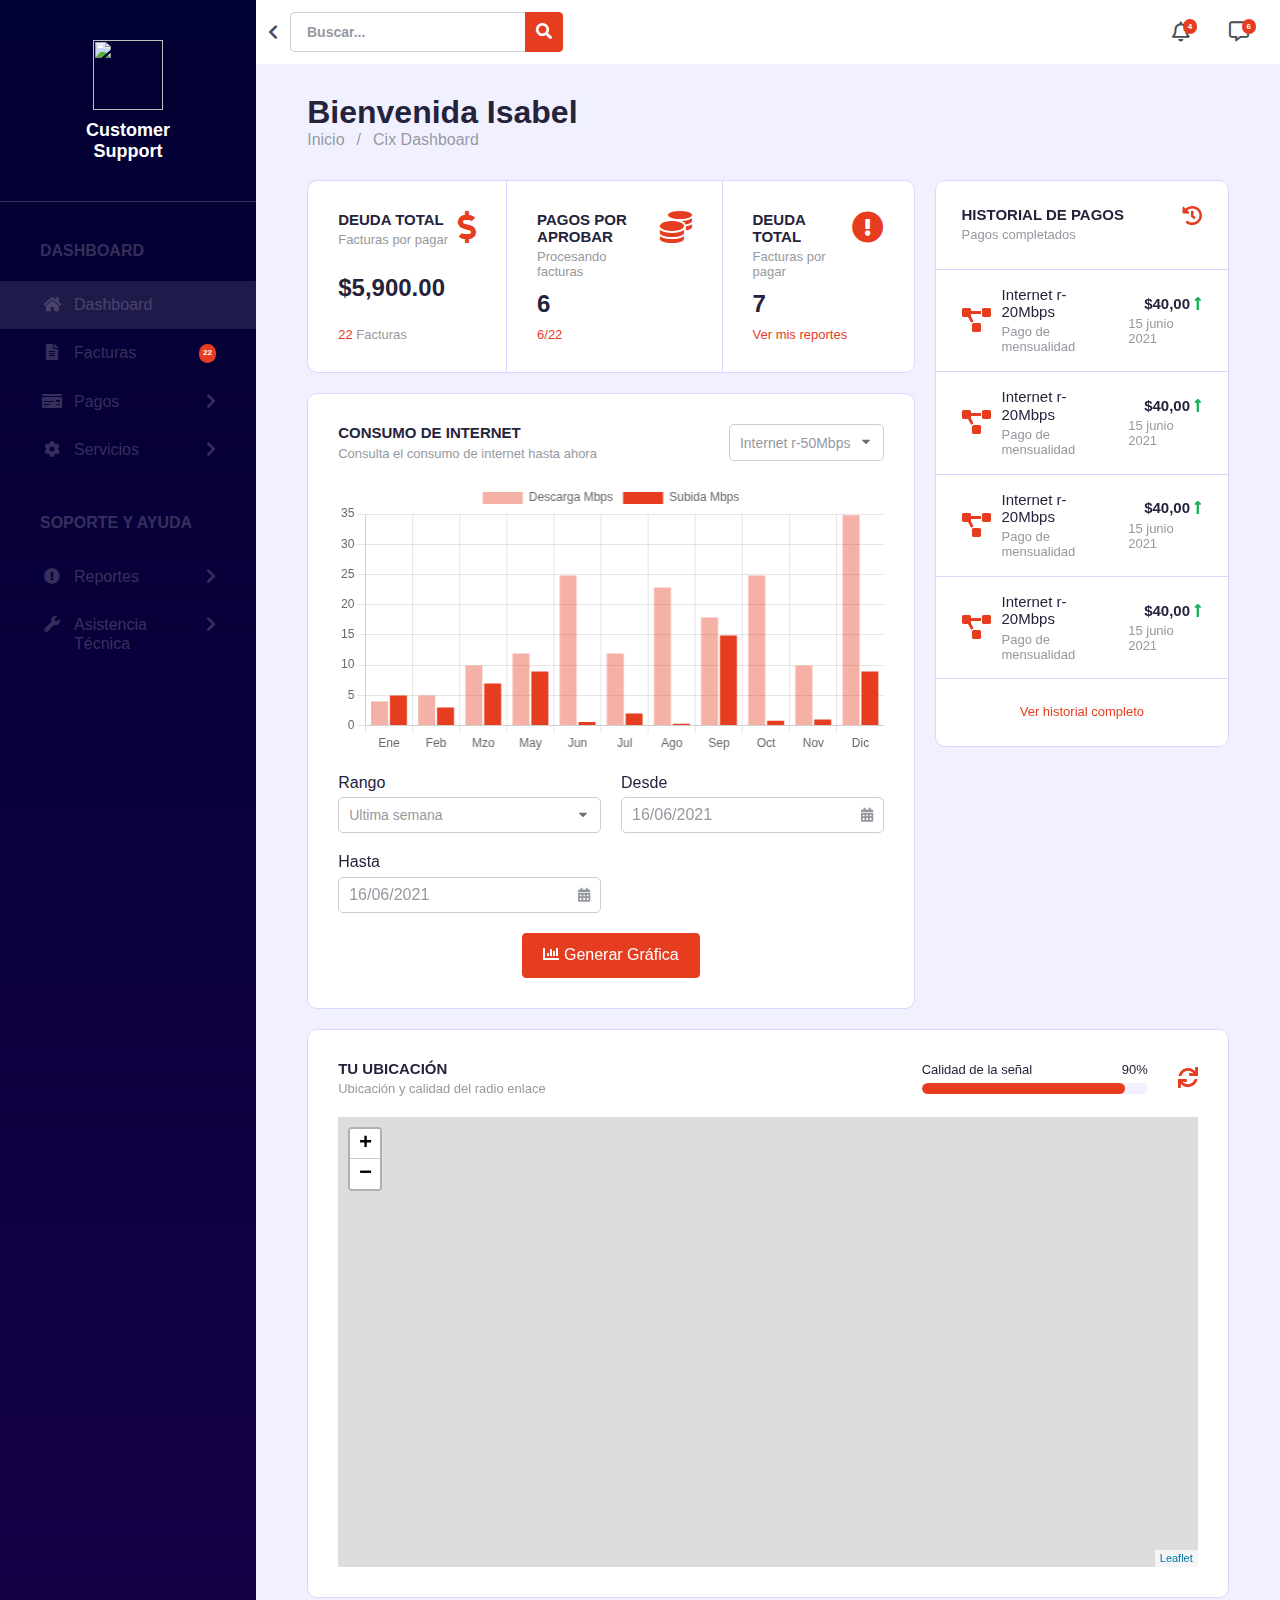
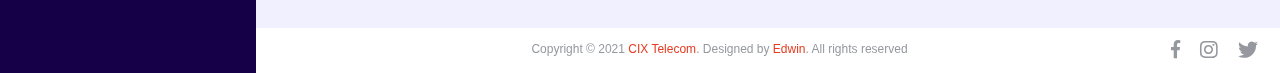
==== index.html @ 47c99dfd "Steps, Tabs, Input with Icons and others....." ====
<!DOCTYPE html>
<html lang="es">
<head>
    <meta charset="UTF-8">
    <title>Cix Customer Support | Dashboard</title>
    <meta name="viewport" content="width=device-width, initial-scale=1">
    <link rel="stylesheet" type="text/css" href="/assets/css/ccs.css">
    <link rel="stylesheet" type="text/css" href="/assets/css/fontawesome.min.css">
    <link rel="stylesheet" type="text/css" href="/assets/css/chartist.min.css">
    <link rel="stylesheet" type="text/css" href="/assets/css/leaflet.css">
	<style type="text/css">
		#mapid {
			min-height: 50vh;
		}
		.chart-container {
			// height: 80vh;
			// width: 80vw;
		}
		#myChart {
			width: 100% !important
		}
    </style>
</head>
<body>
    <div class="wrapper">
		<header class="header">
			<nav class="navbar">
				<div class="navbar-start">
					<button type="button" id="toggle-sidebar" class="button is-icon">
						<i></i>
					</button>

					<div class="searchbar">
						<input type="text" class="input" placeholder="Buscar...">
						<button type="button" class="button is-primary button-search"><i class="fas fa-search"></i>
					</div>
				</div>

				<div class="navbar-logo">
					<img src="/assets/images/logo-black.svg">
	
					<span class="title">
						customer
						<br>
						support
					</span>
				</div>

				<div class="navbar-end">
					<div class="buttons">
						<a href="javascript:0;" class="button is-icon">
							<i class="far fa-bell"></i>
							<span class="label is-floating">4</span>
						</a>

						<a href="javascript:0;" class="button is-icon">
							<i class="far fa-comment-alt"></i>
							<span class="label is-floating">6</span>
						</a>
					</div>

					<button type="button" class="button is-icon menu">
						<i class="fas fa-stream"></i>
					</button>
				</div>
			</nav>
		</header>

		<aside class="sidebar">
			<button type="button" id="close-sidebar" class="button is-icon is-transparent">
				<i class="fas fa-chevron-left"></i>
			</button>

			<div class="sidebar-brand">
				<img src="/assets/images/logo-white.svg">

				<span class="title">
					customer
					<br>
					support
				</span>
			</div>

			<nav class="sidenav">
				<div class="heading">Dashboard</div>
				<a href="/" class="sidenav-item is-active">
					<i class="sidenav-item-icon fas fa-home"></i>
					<div class="sidenav-item-content">Dashboard</div>
				</a>

				<a href="/facturas/" class="sidenav-item">
					<i class="sidenav-item-icon fas fa-file-alt"></i>
					<div class="sidenav-item-content">Facturas</div>
					<span class="label">22</span>
				</a>

				<div class="sidenav-collapse-item">
					<div class="sidenav-collapse-item-header">
						<i class="sidenav-item-icon fas fa-money-check"></i>
						<div class="sidenav-item-content">Pagos</div>
						<i class="fas fa-chevron-right"></i>
					</div>

					<div class="sidenav-collapse-item-body">
						<a href="/pagos/mis-pagos/" class="sidenav-item">
							<i class="sidenav-item-icon fas fa-certificate"></i>
							<div class="sidenav-item-content">Mis pagos</div>
						</a>

						<a href="/pagos/reportar-pagos/" class="sidenav-item">
							<i class="sidenav-item-icon fas fa-certificate"></i>
							<div class="sidenav-item-content">Reportar pagos</div>
						</a>
					</div>
				</div>

				<div class="sidenav-collapse-item">
					<div class="sidenav-collapse-item-header">
						<i class="sidenav-item-icon fas fa-cog"></i>
						<div class="sidenav-item-content">Servicios</div>
						<i class="fas fa-chevron-right"></i>
					</div>

					<div class="sidenav-collapse-item-body">
						<a href="/servicios/" class="sidenav-item is-active">
							<i class="sidenav-item-icon fas fa-certificate"></i>
							<div class="sidenav-item-content">Solicitar Nuevo</div>
						</a>

						<a href="/pagos/reportar-pagos/" class="sidenav-item">
							<i class="sidenav-item-icon fas fa-certificate"></i>
							<div class="sidenav-item-content">Plan 20Mb-r</div>
						</a>

						<a href="/pagos/reportar-pagos/" class="sidenav-item">
							<i class="sidenav-item-icon fas fa-certificate"></i>
							<div class="sidenav-item-content">Plan 50Mb-r</div>
						</a>

						<a href="/pagos/reportar-pagos/" class="sidenav-item">
							<i class="sidenav-item-icon fas fa-certificate"></i>
							<div class="sidenav-item-content">Plan 100Mb-e</div>
						</a>
					</div>
				</div>

				<div class="heading">Soporte y Ayuda</div>
				<div class="sidenav-collapse-item">
					<div class="sidenav-collapse-item-header">
						<i class="sidenav-item-icon fas fa-exclamation-circle"></i>
						<div class="sidenav-item-content">Reportes</div>
						<i class="fas fa-chevron-right"></i>
					</div>

					<div class="sidenav-collapse-item-body">
						<a href="/reportes/mis-reportes/" class="sidenav-item">
							<i class="sidenav-item-icon fas fa-certificate"></i>
							<div class="sidenav-item-content">Mis Reportes</div>
							<span class="label is-info">5</span>
						</a>

						<a href="/reportes/crear-reportes/" class="sidenav-item">
							<i class="sidenav-item-icon fas fa-certificate"></i>
							<div class="sidenav-item-content">Crear Reportes</div>
						</a>
					</div>
				</div>

				<a href="/support/" class="sidenav-item">
					<i class="sidenav-item-icon fas fa-wrench"></i>
					<div class="sidenav-item-content">Asistencia Técnica</div>
					<i class="fas fa-chevron-right"></i>
				</a>
			</nav>
		</aside>

		<main class="content">
			<div class="container">
				<div class="row is-margin-bottom-3">
					<h1 class="display-1 is-margin-bottom-0">Bienvenida Isabel</h1>
					<nav class="breadcrumb">
						<ul>
							<li><a href="#">Inicio</a></li>
							<li><a href="#">Cix Dashboard</a></li>
						</ul>
					</nav>
				</div>

				<div class="columns columns-3 columns-lg-3 columns-md-1">
					<div class="column-2 column-lg-2 column-md-1">
						<section class="info box is-grouped is-vertical">
							<div class="box">
								<div class="d-flex j-between is-margin-bottom-1">
									<div class="start">
										<h1 class="title text-uppercase">deuda total</h1>
										<p class="subtitle">Facturas por pagar</p>
									</div>

									<div class="end">
										<i class="fas fa-dollar-sign fa-2x is-color-orange"></i>
									</div>
								</div>

								<h2 class="is-margin-bottom-1">$5,900.00</h2>

								<p class="is-font-xs">
									<a href="/facturas/">22 <span class="is-color-grey-light">Facturas</span></a>
								</p>
							</div>

							<div class="box">
								<div class="d-flex j-between is-margin-bottom-1">
									<div class="start">
										<h1 class="title text-uppercase">pagos por aprobar</h1>
										<p class="subtitle">Procesando facturas</p>
									</div>

									<div class="end">
										<i class="fas fa-coins fa-2x is-color-orange"></i>
									</div>
								</div>

								<h2 class="is-margin-bottom-1">6</h2>

								<a href="/pagos/mis-pagos/" class="is-font-xs">6/22</a>
							</div>

							<div class="box">
								<div class="d-flex j-between is-margin-bottom-1">
									<div class="start">
										<h1 class="title text-uppercase">deuda total</h1>
										<p class="subtitle">Facturas por pagar</p>
									</div>

									<div class="end">
										<i class="fas fa-exclamation-circle fa-2x is-color-orange"></i>
									</div>
								</div>

								<h2 class="is-margin-bottom-1">7</h2>

								<a href="/reportes/mis-reportes/" class="is-font-xs">Ver mis reportes</a>
							</div>
						</section>

						<section class="box">
							<div class="columns columns-1">
								<div class="row">
									<div class="columns">
										<div class="row j-start">
											<h1 class="title text-uppercase">Consumo de internet</h1>
											<p class="subtitle">Consulta el consumo de internet hasta ahora</p>
										</div>

										<div class="row j-end j-md-normal">
											<select class="select">
												<option value="0">Internet r-50Mbps</option>
											</select>
										</div>
									</div>
								</div>

								<div class="row">
									<div class="chart-container">
										<canvas id="myChart"></canvas>
									</div>
								</div>

								<div class="row">
									<form class="form">
										<div class="columns">
											<div class="field">
												<label>Rango</label>
												<select class="select">
													<option value="0">Ultima semana</option>
												</select>
											</div>

											<div class="field">
												<label>Desde</label>
												<div class="has-icon">
													<input type="text" placeholder="16/06/2021">
													<i class="fas fa-calendar-alt is-right"></i>
												</div>
											</div>

											<div class="field">
												<label>Hasta</label>
												<div class="has-icon">
													<input type="text" placeholder="16/06/2021">
													<i class="fas fa-calendar-alt is-right"></i>
												</div>
											</div>
										</div>
									</form>
								</div>

								<div class="row has-centered j-sm-normal">
									<button type="button" class="button is-fullwidth is-primary">
										<i class="fas fa-chart-bar"></i>
										Generar Gráfica
									</button>
								</div>
							</div>
						</section>
					</div>

					<div class="column-1">
						<div class="panel">
							<div class="panel-head">
								<div class="start">
									<h1 class="title text-uppercase">historial de pagos</h1>
									<p class="subtitle">Pagos completados</p>
								</div>

								<div class="end">
									<button type="button" class="button is-icon is-transparent">
										<i class="fas fa-history is-color-orange"></i>
									</button>
								</div>
							</div>

							<div class="panel-item">
								<div class="start">
									<div class="icon">
										<i class="fas fa-project-diagram is-color-orange"></i>
									</div>

									<div class="title">
										<span>Internet r-20Mbps</span>
										<p class="subtitle">Pago de mensualidad</p>
									</div>
								</div>

								<div class="end">
									<h1 class="title">
										$40,00
										<i class="fas fa-long-arrow-alt-up is-color-green"></i>
									</h1>
									<p class="subtitle">15 junio 2021</p>
								</div>
							</div>

							<div class="panel-item">
								<div class="start">
									<div class="icon">
										<i class="fas fa-project-diagram is-color-orange"></i>
									</div>

									<div class="title">
										<span>Internet r-20Mbps</span>
										<p class="subtitle">Pago de mensualidad</p>
									</div>
								</div>

								<div class="end">
									<h1 class="title">
										$40,00
										<i class="fas fa-long-arrow-alt-up is-color-green"></i>
									</h1>
									<p class="subtitle">15 junio 2021</p>
								</div>
							</div>

							<div class="panel-item">
								<div class="start">
									<div class="icon">
										<i class="fas fa-project-diagram is-color-orange"></i>
									</div>

									<div class="title">
										<span>Internet r-20Mbps</span>
										<p class="subtitle">Pago de mensualidad</p>
									</div>
								</div>

								<div class="end">
									<h1 class="title">
										$40,00
										<i class="fas fa-long-arrow-alt-up is-color-green"></i>
									</h1>
									<p class="subtitle">15 junio 2021</p>
								</div>
							</div>

							<div class="panel-item">
								<div class="start">
									<div class="icon">
										<i class="fas fa-project-diagram is-color-orange"></i>
									</div>

									<div class="title">
										<span>Internet r-20Mbps</span>
										<p class="subtitle">Pago de mensualidad</p>
									</div>
								</div>

								<div class="end">
									<h1 class="title">
										$40,00
										<i class="fas fa-long-arrow-alt-up is-color-green"></i>
									</h1>
									<p class="subtitle">15 junio 2021</p>
								</div>
							</div>

							<div class="panel-foot">
								<div class="d-flex j-center a-center">
									<a href="javascript:0;" class="is-font-xs">Ver historial completo</a>
								</div>
							</div>
						</div>
					</div>

					<div class="column-3 column-lg-3 column-md-1">
						<section class="box map">
							<div class="row">
								<div class="start">
									<h1 class="title text-uppercase">tu ubicación</h1>
									<p class="subtitle">Ubicación y calidad del radio enlace</p>
								</div>

								<div class="end">
									<div class="column">
										<span class="is-font-xs">Calidad de la señal</span>
										<span class="is-font-xs j-end">90%</span>

										<progress class="progress is-small" value="90" max="100">90%</progress>
									</div>

									<div class="column">
										<button type="button" class="button is-icon is-transparent">
											<i class="is-color-orange fas fa-sync"></i>
										</button>
									</div>
								</div>
							</div>

							<div class="is-margin-bottom-2"></div>

							<div class="row">
								<div id="mapid"></div>
							</div>
						</section>
					</div>
				</div>
			</div>
		</main>

		<footer class="footer">
			<p>Copyright © 2021 <a href="https://cixtelecom.net">CIX Telecom</a>. Designed by <a href="">Edwin</a>. All rights reserved</p>

			<div class="social">
				<a href="javascript:0;" class="button is-icon">
					<i class="fab fa-facebook-f"></i>
				</a>
				<a href="javascript:0;" class="button is-icon">
					<i class="fab fa-instagram"></i>
				</a>
				<a href="javascript:0;" class="button is-icon">
					<i class="fab fa-twitter"></i>
				</a>
			</div>
		</footer>
    </div>

    <script type="text/javascript" src="/assets/js/ccs.js"></script>
    <script type="text/javascript" src="/assets/js/chart.js"></script>
    <script type="text/javascript" src="/assets/js/leaflet.js"></script>
    <script type="text/javascript">
		const labels = [
			'Ene', 'Feb', 'Mzo',
			'May', 'Jun', 'Jul',
			'Ago', 'Sep', 'Oct',
			'Nov', 'Dic'
		];
		const data = {
			labels: labels,
			datasets: [
				{
					label: 'Descarga Mbps',
					// data: [0,1,2,3,4,5,6,7,8,9,10,11,12],
					data: [4, 5, 10, 12, 25, 12, 23, 18, 25, 10, 35],
					backgroundColor: [
						'rgba(230, 60, 31, 0.4)',
						'rgba(230, 60, 31, 0.4)',
						'rgba(230, 60, 31, 0.4)',
						'rgba(230, 60, 31, 0.4)',
						'rgba(230, 60, 31, 0.4)',
						'rgba(230, 60, 31, 0.4)',
						'rgba(230, 60, 31, 0.4)',
						'rgba(230, 60, 31, 0.4)',
						'rgba(230, 60, 31, 0.4)',
						'rgba(230, 60, 31, 0.4)',
						'rgba(230, 60, 31, 0.4)',
					],
					borderColor: []
				},
				{
					label: 'Subida Mbps',
					data: [5, 3, 7, 9, 0.6, 2, 0.3, 15, 0.8, 1, 9],
					backgroundColor: [
						'rgba(230, 60, 31, 1)',
						'rgba(230, 60, 31, 1)',
						'rgba(230, 60, 31, 1)',
						'rgba(230, 60, 31, 1)',
						'rgba(230, 60, 31, 1)',
						'rgba(230, 60, 31, 1)',
						'rgba(230, 60, 31, 1)',
						'rgba(230, 60, 31, 1)',
						'rgba(230, 60, 31, 1)',
						'rgba(230, 60, 31, 1)',
						'rgba(230, 60, 31, 1)',
						'rgba(230, 60, 31, 1)',
					],
					borderColor: []
				}
			]
		};

		const config = {
			type: 'bar',
			data: data,
			options: {
				scales: {
					y: {
						beginAtZero: true
					}
				}
			},
		};

		let myChart = new Chart(
			document.getElementById('myChart'),
			config
		);
	</script>
    <script type="text/javascript">
		let mymap = L.map('mapid').setView([51.505, -0.09], 13);
    </script>
</body>
</html>
---- assets/css/ccs.css ----
/**!
 * @package   CCS
 * @filename  ccs.less
 * @version   1.0
 * @autor     Díaz Urbaneja Víctor Eduardo Diex <diazvictor@tutamail.com>
 * @date      09.06.2021 14:39:57 -04
 *
 * Para compilar el archivo desde la consola:
 * lessc ccs.less > ccs.css
 */
/* normalize.css v8.0.1 | MIT License | github.com/necolas/normalize.css */
html {
  line-height: 1.15;
  -webkit-text-size-adjust: 100%;
}
body {
  margin: 0;
}
main {
  display: block;
}
h1 {
  font-size: 2em;
  margin: 0.67em 0;
}
hr {
  box-sizing: content-box;
  height: 0;
  overflow: visible;
}
pre {
  font-family: monospace,monospace;
  font-size: 1em;
}
a {
  background-color: transparent;
}
abbr[title] {
  border-bottom: none;
  text-decoration: underline;
  text-decoration: underline dotted;
}
b,
strong {
  font-weight: bolder;
}
code,
kbd,
samp {
  font-family: monospace,monospace;
  font-size: 1em;
}
small {
  font-size: 80%;
}
sub,
sup {
  font-size: 75%;
  line-height: 0;
  position: relative;
  vertical-align: baseline;
}
sub {
  bottom: -0.25em;
}
sup {
  top: -0.5em;
}
img {
  border-style: none;
}
button,
input,
optgroup,
select,
textarea {
  font-family: inherit;
  font-size: 100%;
  line-height: 1.15;
  margin: 0;
}
button,
input {
  overflow: visible;
}
button,
select {
  text-transform: none;
}
[type=button],
[type=reset],
[type=submit],
button {
  -webkit-appearance: button;
}
[type=button]::-moz-focus-inner,
[type=reset]::-moz-focus-inner,
[type=submit]::-moz-focus-inner,
button::-moz-focus-inner {
  border-style: none;
  padding: 0;
}
[type=button]:-moz-focusring,
[type=reset]:-moz-focusring,
[type=submit]:-moz-focusring,
button:-moz-focusring {
  outline: 1px dotted ButtonText;
}
fieldset {
  padding: 0.35em 0.75em 0.625em;
}
legend {
  box-sizing: border-box;
  color: inherit;
  display: table;
  max-width: 100%;
  padding: 0;
  white-space: normal;
}
progress {
  vertical-align: baseline;
}
textarea {
  overflow: auto;
}
[type=checkbox],
[type=radio] {
  box-sizing: border-box;
  padding: 0;
}
[type=number]::-webkit-inner-spin-button,
[type=number]::-webkit-outer-spin-button {
  height: auto;
}
[type=search] {
  -webkit-appearance: textfield;
  outline-offset: -2px;
}
[type=search]::-webkit-search-decoration {
  -webkit-appearance: none;
}
::-webkit-file-upload-button {
  -webkit-appearance: button;
  font: inherit;
}
details {
  display: block;
}
summary {
  display: list-item;
}
template {
  display: none;
}
[hidden] {
  display: none;
}
*,
*::after,
*::before {
  margin: 0;
  padding: 0;
  box-sizing: border-box;
  outline: none;
}
body {
  font-family: "Montserrat", sans-serif;
  background-color: #F0F0FF;
  font-size: 1rem;
  color: #25233C;
  font-weight: 500;
  overflow-x: hidden;
}
h1,
h2,
h3,
h4,
h5,
h6 {
  margin-top: 0;
}
ul {
  list-style: none;
}
a {
  color: #E63C1F;
  cursor: pointer;
  text-decoration: none;
}
.container {
  margin: 0 auto;
  width: 90%;
  max-width: 1200px;
}
.columns {
  display: grid;
  grid-gap: 20px;
  grid-template-columns: repeat(auto-fit, minmax(12rem, 1fr));
}
.columns:not(:last-child) {
  margin-bottom: 20px;
}
.columns.columns-1 {
  grid-template-columns: repeat(1, 1fr);
}
.columns.columns-2 {
  grid-template-columns: repeat(2, 1fr);
}
.columns.columns-3 {
  grid-template-columns: repeat(3, 1fr);
}
.columns.columns-4 {
  grid-template-columns: repeat(4, 1fr);
}
.columns.columns-5 {
  grid-template-columns: repeat(5, 1fr);
}
.columns.columns-6 {
  grid-template-columns: repeat(6, 1fr);
}
.columns.columns-7 {
  grid-template-columns: repeat(7, 1fr);
}
.columns.columns-8 {
  grid-template-columns: repeat(8, 1fr);
}
.columns.columns-9 {
  grid-template-columns: repeat(9, 1fr);
}
.columns.columns-10 {
  grid-template-columns: repeat(10, 1fr);
}
.columns.columns-11 {
  grid-template-columns: repeat(11, 1fr);
}
.columns.columns-12 {
  grid-template-columns: repeat(12, 1fr);
}
.columns .column-1 {
  grid-column: span 1;
}
.columns .column-2 {
  grid-column: span 2;
}
.columns .column-3 {
  grid-column: span 3;
}
.columns .column-4 {
  grid-column: span 4;
}
.columns .column-5 {
  grid-column: span 5;
}
.columns .column-6 {
  grid-column: span 6;
}
.columns .column-7 {
  grid-column: span 7;
}
.columns .column-8 {
  grid-column: span 8;
}
.columns .column-9 {
  grid-column: span 9;
}
.columns .column-10 {
  grid-column: span 10;
}
.columns .column-11 {
  grid-column: span 11;
}
.columns .column-12 {
  grid-column: span 12;
}
.columns .row.has-centered {
  justify-self: center;
}
@media screen and (max-width: 1440px) {
}
@media screen and (max-width: 1024px) {
  .columns.columns-lg-1 {
    grid-template-columns: repeat(1, 1fr);
  }
  .columns.columns-lg-2 {
    grid-template-columns: repeat(2, 1fr);
  }
  .columns.columns-lg-3 {
    grid-template-columns: repeat(3, 1fr);
  }
  .columns.columns-lg-4 {
    grid-template-columns: repeat(4, 1fr);
  }
  .columns.columns-lg-5 {
    grid-template-columns: repeat(5, 1fr);
  }
  .columns.columns-lg-6 {
    grid-template-columns: repeat(6, 1fr);
  }
  .columns.columns-lg-7 {
    grid-template-columns: repeat(7, 1fr);
  }
  .columns.columns-lg-8 {
    grid-template-columns: repeat(8, 1fr);
  }
  .columns.columns-lg-9 {
    grid-template-columns: repeat(9, 1fr);
  }
  .columns.columns-lg-10 {
    grid-template-columns: repeat(10, 1fr);
  }
  .columns.columns-lg-11 {
    grid-template-columns: repeat(11, 1fr);
  }
  .columns.columns-lg-12 {
    grid-template-columns: repeat(12, 1fr);
  }
  .columns .column-lg-1 {
    grid-column: span 1;
  }
  .columns .column-lg-2 {
    grid-column: span 2;
  }
  .columns .column-lg-3 {
    grid-column: span 3;
  }
  .columns .column-lg-4 {
    grid-column: span 4;
  }
  .columns .column-lg-5 {
    grid-column: span 5;
  }
  .columns .column-lg-6 {
    grid-column: span 6;
  }
  .columns .column-lg-7 {
    grid-column: span 7;
  }
  .columns .column-lg-8 {
    grid-column: span 8;
  }
  .columns .column-lg-9 {
    grid-column: span 9;
  }
  .columns .column-lg-10 {
    grid-column: span 10;
  }
  .columns .column-lg-11 {
    grid-column: span 11;
  }
  .columns .column-lg-12 {
    grid-column: span 12;
  }
}
@media screen and (max-width: 768px) {
  .columns.columns-md-1 {
    grid-template-columns: repeat(1, 1fr);
  }
  .columns.columns-md-2 {
    grid-template-columns: repeat(2, 1fr);
  }
  .columns.columns-md-3 {
    grid-template-columns: repeat(3, 1fr);
  }
  .columns.columns-md-4 {
    grid-template-columns: repeat(4, 1fr);
  }
  .columns.columns-md-5 {
    grid-template-columns: repeat(5, 1fr);
  }
  .columns.columns-md-6 {
    grid-template-columns: repeat(6, 1fr);
  }
  .columns.columns-md-7 {
    grid-template-columns: repeat(7, 1fr);
  }
  .columns.columns-md-8 {
    grid-template-columns: repeat(8, 1fr);
  }
  .columns.columns-md-9 {
    grid-template-columns: repeat(9, 1fr);
  }
  .columns.columns-md-10 {
    grid-template-columns: repeat(10, 1fr);
  }
  .columns.columns-md-11 {
    grid-template-columns: repeat(11, 1fr);
  }
  .columns.columns-md-12 {
    grid-template-columns: repeat(12, 1fr);
  }
  .columns .column-md-1 {
    grid-column: span 1;
  }
  .columns .column-md-2 {
    grid-column: span 2;
  }
  .columns .column-md-3 {
    grid-column: span 3;
  }
  .columns .column-md-4 {
    grid-column: span 4;
  }
  .columns .column-md-5 {
    grid-column: span 5;
  }
  .columns .column-md-6 {
    grid-column: span 6;
  }
  .columns .column-md-7 {
    grid-column: span 7;
  }
  .columns .column-md-8 {
    grid-column: span 8;
  }
  .columns .column-md-9 {
    grid-column: span 9;
  }
  .columns .column-md-10 {
    grid-column: span 10;
  }
  .columns .column-md-11 {
    grid-column: span 11;
  }
  .columns .column-md-12 {
    grid-column: span 12;
  }
}
@media screen and (max-width: 425px) {
  .columns.columns-sm-1 {
    grid-template-columns: repeat(1, 1fr);
  }
  .columns.columns-sm-2 {
    grid-template-columns: repeat(2, 1fr);
  }
  .columns.columns-sm-3 {
    grid-template-columns: repeat(3, 1fr);
  }
  .columns.columns-sm-4 {
    grid-template-columns: repeat(4, 1fr);
  }
  .columns.columns-sm-5 {
    grid-template-columns: repeat(5, 1fr);
  }
  .columns.columns-sm-6 {
    grid-template-columns: repeat(6, 1fr);
  }
  .columns.columns-sm-7 {
    grid-template-columns: repeat(7, 1fr);
  }
  .columns.columns-sm-8 {
    grid-template-columns: repeat(8, 1fr);
  }
  .columns.columns-sm-9 {
    grid-template-columns: repeat(9, 1fr);
  }
  .columns.columns-sm-10 {
    grid-template-columns: repeat(10, 1fr);
  }
  .columns.columns-sm-11 {
    grid-template-columns: repeat(11, 1fr);
  }
  .columns.columns-sm-12 {
    grid-template-columns: repeat(12, 1fr);
  }
  .columns .column-sm-1 {
    grid-column: span 1;
  }
  .columns .column-sm-2 {
    grid-column: span 2;
  }
  .columns .column-sm-3 {
    grid-column: span 3;
  }
  .columns .column-sm-4 {
    grid-column: span 4;
  }
  .columns .column-sm-5 {
    grid-column: span 5;
  }
  .columns .column-sm-6 {
    grid-column: span 6;
  }
  .columns .column-sm-7 {
    grid-column: span 7;
  }
  .columns .column-sm-8 {
    grid-column: span 8;
  }
  .columns .column-sm-9 {
    grid-column: span 9;
  }
  .columns .column-sm-10 {
    grid-column: span 10;
  }
  .columns .column-sm-11 {
    grid-column: span 11;
  }
  .columns .column-sm-12 {
    grid-column: span 12;
  }
}
@media screen and (max-width: 320px) {
  .columns.columns-xs-1 {
    grid-template-columns: repeat(1, 1fr);
  }
  .columns.columns-xs-2 {
    grid-template-columns: repeat(2, 1fr);
  }
  .columns.columns-xs-3 {
    grid-template-columns: repeat(3, 1fr);
  }
  .columns.columns-xs-4 {
    grid-template-columns: repeat(4, 1fr);
  }
  .columns.columns-xs-5 {
    grid-template-columns: repeat(5, 1fr);
  }
  .columns.columns-xs-6 {
    grid-template-columns: repeat(6, 1fr);
  }
  .columns.columns-xs-7 {
    grid-template-columns: repeat(7, 1fr);
  }
  .columns.columns-xs-8 {
    grid-template-columns: repeat(8, 1fr);
  }
  .columns.columns-xs-9 {
    grid-template-columns: repeat(9, 1fr);
  }
  .columns.columns-xs-10 {
    grid-template-columns: repeat(10, 1fr);
  }
  .columns.columns-xs-11 {
    grid-template-columns: repeat(11, 1fr);
  }
  .columns.columns-xs-12 {
    grid-template-columns: repeat(12, 1fr);
  }
  .columns .column-xs-1 {
    grid-column: span 1;
  }
  .columns .column-xs-2 {
    grid-column: span 2;
  }
  .columns .column-xs-3 {
    grid-column: span 3;
  }
  .columns .column-xs-4 {
    grid-column: span 4;
  }
  .columns .column-xs-5 {
    grid-column: span 5;
  }
  .columns .column-xs-6 {
    grid-column: span 6;
  }
  .columns .column-xs-7 {
    grid-column: span 7;
  }
  .columns .column-xs-8 {
    grid-column: span 8;
  }
  .columns .column-xs-9 {
    grid-column: span 9;
  }
  .columns .column-xs-10 {
    grid-column: span 10;
  }
  .columns .column-xs-11 {
    grid-column: span 11;
  }
  .columns .column-xs-12 {
    grid-column: span 12;
  }
}
.button {
  background-color: #FFFFFF;
  padding: 0.75rem 1.25rem;
  border: 1px solid #E5E5E5;
  border-radius: 4px;
  color: #4A4D51;
  font-weight: 500;
  transition: color 0.15s ease-in-out, background-color 0.15s ease-in-out, border-color 0.15s ease-in-out, box-shadow 0.15s ease-in-out;
}
.button.is-primary {
  background-color: #E63C1F;
  border-color: #E63C1F;
  color: #FFFFFF;
}
.button.is-primary:focus {
  box-shadow: 0 0 0 0.2rem rgba(230, 60, 31, 0.5);
}
.button.is-primary:hover {
  background: #d43318;
  border-color: #d43318;
}
.button.is-primary[disabled] {
  opacity: 0.5;
}
.button.is-primary[disabled]:hover {
  cursor: default;
  background: #E63C1F;
  border-color: #E63C1F;
}
.button.is-secondary {
  background-color: #F0F0FF;
  border-color: #F0F0FF;
  color: rgba(0, 0, 0, 0.4);
}
.button.is-secondary:focus {
  box-shadow: 0 0 0 0.2rem rgba(215, 215, 255, 0.4);
}
.button.is-secondary:hover {
  background: #d7d7ff;
  border-color: #d7d7ff;
}
.button.is-secondary[disabled] {
  opacity: 0.5;
}
.button.is-secondary[disabled]:hover {
  cursor: default;
  background: #F0F0FF;
  border-color: #F0F0FF;
}
.button.is-transparent {
  background: transparent;
  border: none;
}
.button.is-fullwidth {
  width: 100%;
}
.button:hover {
  cursor: pointer;
}
.button.is-icon {
  padding: 0;
  border: none;
  border-radius: 0;
}
.button.is-icon i {
  font-size: 1.25rem;
}
.button.is-icon .label {
  top: -10px;
  left: -12px;
}
.button.is-small {
  font-size: 14px;
  padding: 0.57rem 1rem;
}
.buttons {
  display: grid;
  grid-template-columns: repeat(auto-fit, minmax(12rem, 1fr));
  grid-gap: 20px;
}
.buttons.is-grouped {
  display: flex;
}
.buttons.is-grouped .button:not(:first-child):not(:last-child) {
  border-radius: 0;
}
.buttons.is-grouped .button:first-child {
  border-top-right-radius: 0;
  border-bottom-right-radius: 0;
}
.buttons.is-grouped .button:last-child {
  border-top-left-radius: 0;
  border-bottom-left-radius: 0;
}
.pagination {
  display: flex;
}
.pagination .button {
  font-size: 14px;
  padding: 0.5rem 0.8rem;
}
.pagination .button:not(:first-child):not(:last-child) {
  border-radius: 0;
  border-right: none;
}
.pagination .button:first-child {
  border-right: none;
  border-top-right-radius: 0;
  border-bottom-right-radius: 0;
}
.pagination .button:last-child {
  border-top-left-radius: 0;
  border-bottom-left-radius: 0;
}
.pagination .button.is-active {
  background-color: #E63C1F;
  border-color: #E63C1F;
  color: #FFFFFF;
}
.pagination.is-centered {
  justify-content: center;
}
.form .field {
  display: flex;
  flex-flow: column;
}
.form .field input[type="text"] {
  background: #FFFFFF;
  padding: 0.5rem 0.625rem;
  border: 1px solid #cbcdcf;
  border-radius: 5px;
}
.form .field input[type="text"]::placeholder {
  color: #95999f;
  font-weight: 500;
}
.form .field input[type="text"]:focus {
  border-color: #95999f;
}
.form .field select {
  display: block;
  font-size: 14px;
  font-weight: 450;
  color: #95999f;
  padding: 0.57rem 2rem 0.57rem 0.625rem;
  width: 100%;
  border: 1px solid #cbcdcf;
  border-radius: 5px;
  -moz-appearance: none;
  -webkit-appearance: none;
  appearance: none;
  background-color: #FFFFFF;
  background-image: url('data:image/svg+xml;charset=US-ASCII,%3Csvg%20xmlns%3D%22http%3A%2F%2Fwww.w3.org%2F2000%2Fsvg%22%20width%3D%22292.4%22%20height%3D%22292.4%22%3E%3Cpath%20fill%3D%22%236F6F6F%22%20d%3D%22M287%2069.4a17.6%2017.6%200%200%200-13-5.4H18.4c-5%200-9.3%201.8-12.9%205.4A17.6%2017.6%200%200%200%200%2082.2c0%205%201.8%209.3%205.4%2012.9l128%20127.9c3.6%203.6%207.8%205.4%2012.8%205.4s9.2-1.8%2012.8-5.4L287%2095c3.5-3.5%205.4-7.8%205.4-12.8%200-5-1.9-9.2-5.5-12.8z%22%2F%3E%3C%2Fsvg%3E');
  background-repeat: no-repeat, repeat;
  background-position: right 0.8rem top 50%, 0 0;
  background-size: 0.6em auto, 100%;
}
.form .field select::-ms-expand {
  display: none;
}
.form .field select:hover {
  cursor: pointer;
}
.form .field select:focus {
  border-color: #95999f;
}
.form .field select option {
  font-weight: normal;
}
.form .field textarea {
  background: #FFFFFF;
  padding: 1rem;
  font-size: 14px;
  font-weight: 450;
  border: 1px solid #cbcdcf;
  border-radius: 5px;
}
.form .field textarea::placeholder {
  color: #95999f;
}
.form .field textarea:focus {
  border-color: #95999f;
}
.form .field .file {
  display: flex;
}
.form .field .file input[type="text"] {
  width: 100%;
  border-right: none;
  border-top-right-radius: 0;
  border-bottom-right-radius: 0;
  font-size: 14px;
  font-weight: 450;
  color: #95999f;
}
.form .field .file label {
  display: flex;
  color: #FFFFFF;
  background-color: #E63C1F;
  font-weight: normal;
  padding: 0.75rem 1.25rem;
  text-align: center;
  border: 1px solid #E63C1F;
  border-top-right-radius: 5px;
  border-bottom-right-radius: 5px;
  transition: color 0.15s ease-in-out, background-color 0.15s ease-in-out, border-color 0.15s ease-in-out, box-shadow 0.15s ease-in-out;
}
.form .field .file label i {
  margin-right: 10px;
}
@media screen and (max-width: 425px) {
  .form .field .file label i {
    margin-right: 0;
  }
  .form .field .file label span {
    display: none;
  }
}
.form .field .file label:active {
  box-shadow: 0 0 0 0.2rem rgba(230, 60, 31, 0.5);
}
.form .field .file label:hover {
  background: #d43318;
  border-color: #d43318;
}
.form .field .file label input[type="file"] {
  display: none;
}
.form .field .has-icon {
  position: relative;
}
.form .field .has-icon input {
  padding-right: 2rem;
  max-width: 100%;
  width: 100%;
}
.form .field .has-icon .is-right {
  position: absolute;
  right: 0;
  padding: 0.688rem;
  font-size: 0.875rem;
  color: #95999f;
}
.form .field label + label.switch {
  margin-top: 0 !important;
}
.form .field label.switch {
  position: relative;
  display: inline-block;
  width: 48px;
  height: 22px;
}
@media screen and (max-width: 425px) {
  .form .field label.switch {
    width: 70px;
  }
}
@media screen and (max-width: 375px) {
  .form .field label.switch {
    width: 85px;
  }
}
.form .field label.switch input {
  opacity: 0;
  width: 0;
  height: 0;
}
.form .field label.switch input:checked + .slider {
  background-color: #E63C1F;
}
.form .field label.switch input:checked + .slider:before {
  transform: translateX(26px);
}
.form .field label.switch .slider {
  position: absolute;
  cursor: pointer;
  top: 0;
  left: 0;
  right: 0;
  bottom: 0;
  background-color: #cbcdcf;
  transition: 0.3s;
}
.form .field label.switch .slider:before {
  position: absolute;
  content: "";
  height: 20px;
  width: 20px;
  left: 1px;
  bottom: 1px;
  background-color: #FFFFFF;
  transition: 0.3s;
}
.form .field label.switch .slider.round {
  border-radius: 34px;
}
.form .field label.switch .slider.round:before {
  border-radius: 50%;
}
.form .field label + input[type="text"],
.form .field label + label,
.form .field label + select,
.form .field label + textarea,
.form .field label + .file,
.form .field label + .has-icon {
  margin-top: 5px;
}
input[type="text"].input {
  background: #FFFFFF;
  padding: 0.5rem 0.625rem;
  border: 1px solid #cbcdcf;
  border-radius: 5px;
}
input[type="text"].input::placeholder {
  color: #95999f;
  font-weight: 500;
}
input[type="text"].input:focus {
  border-color: #95999f;
}
textarea.textarea {
  background: #FFFFFF;
  padding: 1rem;
  font-size: 14px;
  font-weight: 450;
  border: 1px solid #cbcdcf;
  border-radius: 5px;
}
textarea.textarea::placeholder {
  color: #95999f;
}
textarea.textarea:focus {
  border-color: #95999f;
}
select.select {
  display: block;
  font-size: 14px;
  font-weight: 450;
  color: #95999f;
  padding: 0.57rem 2rem 0.57rem 0.625rem;
  width: 100%;
  border: 1px solid #cbcdcf;
  border-radius: 5px;
  -moz-appearance: none;
  -webkit-appearance: none;
  appearance: none;
  background-color: #FFFFFF;
  background-image: url('data:image/svg+xml;charset=US-ASCII,%3Csvg%20xmlns%3D%22http%3A%2F%2Fwww.w3.org%2F2000%2Fsvg%22%20width%3D%22292.4%22%20height%3D%22292.4%22%3E%3Cpath%20fill%3D%22%236F6F6F%22%20d%3D%22M287%2069.4a17.6%2017.6%200%200%200-13-5.4H18.4c-5%200-9.3%201.8-12.9%205.4A17.6%2017.6%200%200%200%200%2082.2c0%205%201.8%209.3%205.4%2012.9l128%20127.9c3.6%203.6%207.8%205.4%2012.8%205.4s9.2-1.8%2012.8-5.4L287%2095c3.5-3.5%205.4-7.8%205.4-12.8%200-5-1.9-9.2-5.5-12.8z%22%2F%3E%3C%2Fsvg%3E');
  background-repeat: no-repeat, repeat;
  background-position: right 0.8rem top 50%, 0 0;
  background-size: 0.6em auto, 100%;
}
select.select::-ms-expand {
  display: none;
}
select.select:hover {
  cursor: pointer;
}
select.select:focus {
  border-color: #95999f;
}
select.select option {
  font-weight: normal;
}
label.switch {
  position: relative;
  display: inline-block;
  width: 48px;
  height: 22px;
}
@media screen and (max-width: 425px) {
  label.switch {
    width: 70px;
  }
}
@media screen and (max-width: 375px) {
  label.switch {
    width: 85px;
  }
}
label.switch input {
  opacity: 0;
  width: 0;
  height: 0;
}
label.switch input:checked + .slider {
  background-color: #E63C1F;
}
label.switch input:checked + .slider:before {
  transform: translateX(26px);
}
label.switch .slider {
  position: absolute;
  cursor: pointer;
  top: 0;
  left: 0;
  right: 0;
  bottom: 0;
  background-color: #cbcdcf;
  transition: 0.3s;
}
label.switch .slider:before {
  position: absolute;
  content: "";
  height: 20px;
  width: 20px;
  left: 1px;
  bottom: 1px;
  background-color: #FFFFFF;
  transition: 0.3s;
}
label.switch .slider.round {
  border-radius: 34px;
}
label.switch .slider.round:before {
  border-radius: 50%;
}
label + .input,
label + .select {
  margin-top: 5px;
}
.responsive-table {
  width: 100%;
  overflow-x: auto;
}
.table {
  width: 100%;
  border-spacing: 0;
  border-collapse: collapse;
}
.table td,
.table th {
  text-align: left;
}
.table th {
  background-color: #E63C1F;
  color: #FFFFFF;
  padding: 8px 10px;
  font-size: 12px;
  border: 1px solid #F0F0FF;
}
.table td {
  color: #25233C;
  padding: 8px 10px;
  font-size: 14px;
  border: 1px solid #F0F0FF;
}
@media screen and (max-width: 1024px) {
  .table td {
    text-align: center;
  }
  .table td .icon {
    display: block;
    width: fit-content;
    margin: 0 auto 5px auto;
  }
}
.table td.icon {
  text-align: center;
}
.table td.icon i {
  font-size: 14px;
  color: #4A4D51;
}
.table td i.icon {
  font-size: 10px;
  padding: 2px;
  border-radius: 50%;
}
.table td.is-primary,
.table td.is-info,
.table td.is-success,
.table td.is-danger,
.table td.is-dark {
  font-size: 12px;
  font-weight: 700;
}
.table td.is-primary {
  color: #FDA942;
}
.table td.is-primary i.icon {
  border: 1px solid #FDA942;
}
.table td.is-info {
  color: #01B8FF;
}
.table td.is-info i.icon {
  border: 1px solid #01B8FF;
}
.table td.is-danger {
  color: #E63C1F;
}
.table td.is-danger i.icon {
  border: 1px solid #E63C1F;
}
.table td.is-success {
  color: #1CB15B;
}
.table td.is-success i.icon {
  border: 1px solid #1CB15B;
}
.table td.is-dark {
  color: #25233C;
}
.table tr:nth-child(odd) {
  background-color: #F6F8FF;
}
.no-border {
  border: none !important;
}
.box {
  padding: 1.875rem;
  background-color: #FFFFFF;
  border: 1px solid #d7d7ff;
  border-radius: 10px;
}
.box:not(:last-child) {
  margin-bottom: 20px;
}
.box.is-grouped {
  background-color: transparent;
  border: none;
  border-radius: 0;
  padding: 0;
}
.box.is-grouped .box {
  margin-bottom: 0;
  border-radius: 0;
  border-top: none;
}
.box.is-grouped .box:first-child {
  border-top-left-radius: 10px;
  border-top-right-radius: 10px;
  border-top: 1px solid #d7d7ff;
}
.box.is-grouped .box:last-child {
  border-bottom-left-radius: 10px;
  border-bottom-right-radius: 10px;
}
.box.is-grouped.is-vertical {
  display: grid;
  grid-auto-flow: column;
}
@media screen and (max-width: 768px) {
  .box.is-grouped.is-vertical {
    grid-gap: 10px;
    grid-auto-flow: row;
  }
  .box.is-grouped.is-vertical .box {
    border-radius: 10px !important;
    border: 1px solid #d7d7ff !important;
  }
}
.box.is-grouped.is-vertical .box {
  border-radius: 0;
  border-top: 1px solid #d7d7ff;
}
.box.is-grouped.is-vertical .box:not(:last-child) {
  border-right: none;
}
.box.is-grouped.is-vertical .box:first-child {
  border-top-left-radius: 10px;
  border-bottom-left-radius: 10px;
}
.box.is-grouped.is-vertical .box:last-child {
  border-top-right-radius: 10px;
  border-bottom-right-radius: 10px;
}
.info-box {
  background: #F0F0FF;
  font-size: 14px;
  font-weight: 400;
  padding: 0.57rem;
  border-radius: 4px;
  border: 1px solid #F0F0FF;
}
.steps {
  display: flex;
  font-size: 1rem;
  list-style: none;
}
@media screen and (max-width: 375px) {
  .steps {
    height: 2.8rem;
  }
}
.steps-segment {
  position: relative;
}
.steps-segment:not(:last-child) {
  flex-basis: 1rem;
  flex-grow: 1;
  flex-shrink: 1;
}
.steps-segment:not(:last-child):after {
  content: " ";
  display: block;
  position: absolute;
  height: 0.13em;
  left: 1.76rem;
  right: -0.24rem;
  top: calc(1rem - 0.1em);
}
.steps-segment.is-active .steps-marker {
  background-color: #E63C1F;
  color: #FFFFFF;
}
.steps-segment:after {
  background: repeating-linear-gradient(90deg, #F0F0FF, #F0F0FF 10px, transparent 10px, transparent 13px);
}
.steps.is-medium .steps-segment:after {
  top: calc(1.25rem - 0em);
}
.steps.is-medium .steps-marker {
  height: 2.8rem;
  width: 2.8rem;
  overflow: hidden;
}
.steps.has-content-centered {
  text-align: center;
}
.steps.has-content-centered .steps-content {
  margin-top: 3rem;
  margin-left: 0.5em;
  margin-right: 0.5em;
  padding-top: 0.2em;
}
.steps.has-content-centered .steps-marker {
  position: absolute;
  left: calc(50% - 1.25rem);
}
.steps.has-content-centered .steps-segment:not(:last-child):after {
  left: 50%;
  right: -50%;
}
.steps.has-content-centered .steps-segment:last-child {
  flex-basis: 1rem;
  flex-grow: 1;
  flex-shrink: 1;
}
.steps-marker {
  background-color: #F0F0FF;
  color: rgba(0, 0, 0, 0.4);
  height: 2rem;
  width: 2rem;
  overflow: hidden;
  font-size: 20px;
  align-items: center;
  display: flex;
  border-radius: 50%;
  font-weight: 400;
  justify-content: center;
  position: relative;
  z-index: 5;
}
@media screen and (max-width: 375px) {
  .steps-marker:hover + .steps-content {
    display: block;
    position: absolute;
    z-index: 10;
    background: rgba(0, 0, 0, 0.8);
    text-align: left;
    padding: 5px 10px;
    border-radius: 999px;
    color: white;
    font-size: 0.6rem;
    left: 15px;
    bottom: -30px;
    width: max-content;
  }
}
.steps-content {
  margin-top: 2rem;
  margin-left: 0.5em;
  margin-right: 0.5em;
  padding-top: 0.2em;
}
@media screen and (max-width: 375px) {
  .steps-content {
    display: none;
    margin: 0;
    padding-top: 0;
  }
}
.progress {
  -moz-appearance: none;
  -webkit-appearance: none;
  border: none;
  border-radius: 9999px;
  display: block;
  height: 1rem;
  overflow: hidden;
  padding: 0;
  width: 100%;
}
.progress::-webkit-progress-bar {
  background-color: #F0F0FF;
  border-radius: 4px;
}
.progress::-moz-progress-bar {
  background: #E63C1F;
}
.progress::-webkit-progress-value {
  background: #E63C1F;
  border-radius: 9999px;
}
.progress.is-small {
  height: 0.7rem;
}
.label {
  background: #E63C1F;
  color: #FFFFFF;
  min-width: 2em;
  min-height: 2em;
  padding: 0.5em;
  line-height: 0.625rem;
  text-align: center;
  border-radius: 500rem;
  font-size: 0.5rem;
  font-weight: 700;
}
.label.is-floating {
  position: relative;
  padding: 3px 5px;
}
.label.is-info {
  background: #01B8FF;
}
.navbar {
  background-color: #FFFFFF;
  padding: 0.75rem;
  display: flex;
  justify-content: space-between;
  align-items: center;
}
.navbar .menu {
  display: none;
}
.navbar-start {
  display: flex;
}
.navbar #toggle-sidebar {
  margin-right: 0.75rem;
}
.navbar #toggle-sidebar i {
  font-size: 1rem;
  font-style: normal;
}
.navbar #toggle-sidebar i::before {
  font-family: "Font Awesome 5 Free";
  font-weight: 900;
  content: "\f053";
}
@media screen and (max-width: 1024px) {
  .navbar #toggle-sidebar i::before {
    content: "\f054";
  }
}
.navbar #toggle-sidebar.is-active i::before {
  content: "\f054";
}
.navbar-logo {
  display: none;
}
@media screen and (max-width: 425px) {
  .navbar-logo {
    display: flex;
  }
}
.navbar-logo img {
  width: 32px;
  height: 32px;
  margin-right: 5px;
}
.navbar-logo .title {
  text-transform: capitalize;
  font-weight: 600;
}
.navbar .searchbar {
  display: flex;
}
@media screen and (max-width: 425px) {
  .navbar .searchbar {
    display: none;
  }
}
.navbar .searchbar input.input {
  padding: 0.625rem 1rem;
  border-top-right-radius: 0;
  border-bottom-right-radius: 0;
  border-right: none;
}
.navbar .searchbar input::placeholder {
  font-size: 0.875rem;
  font-weight: 600;
}
.navbar .searchbar .button-search {
  margin-left: -5px;
  padding: 0.625rem;
  border-top-left-radius: 0;
  border-bottom-left-radius: 0;
}
.navbar .buttons {
  display: grid;
  grid-gap: 20px;
  grid-auto-flow: column;
  grid-template-columns: auto;
}
@media screen and (max-width: 425px) {
  .navbar-end .buttons {
    display: none;
  }
  .navbar-end .menu {
    display: block;
  }
}
.breadcrumb {
  font-size: 1rem;
}
.breadcrumb ul {
  align-items: flex-start;
  display: flex;
  flex-wrap: wrap;
  justify-content: flex-start;
}
.breadcrumb ul li {
  align-items: center;
  display: flex;
}
.breadcrumb ul li a {
  align-items: center;
  color: rgba(0, 0, 0, 0.4);
  display: flex;
  justify-content: center;
  padding: 0 0.75em;
}
.breadcrumb ul li:first-child a {
  padding-left: 0;
}
.breadcrumb ul li + li::before {
  color: rgba(0, 0, 0, 0.4);
  content: "\0002f";
}
.panel {
  background-color: #FFFFFF;
  border: 1px solid #d7d7ff;
  border-radius: 10px;
}
.panel-head {
  padding: 1.6rem;
  display: flex;
  justify-content: space-between;
}
.panel-item {
  padding: 1rem 1.6rem;
  display: flex;
  justify-content: space-between;
  align-items: center;
  border-top: 1px solid #d7d7ff;
}
.panel-item .start {
  display: flex;
  align-items: center;
}
.panel-item .start .icon {
  margin-right: 10px;
}
.panel-item .start .icon i {
  font-size: 1.5em;
}
.panel-item .start .title {
  margin-right: 10px;
}
.panel-item .start .title span + .subtitle {
  margin-top: 5px;
}
.panel-item .end .title {
  text-align: right;
}
@media screen and (max-width: 1024px) {
  .panel-item .end .title {
    text-align: left;
  }
}
@media screen and (max-width: 768px) {
  .panel-item .end .title {
    text-align: right;
  }
}
.panel-foot {
  padding: 1.6rem;
  border-top: 1px solid #d7d7ff;
}
.tabs {
  display: flex;
}
.tabs .tab-item {
  width: 100%;
  padding: 0.75rem 1.25rem;
  border: 1px solid #E5E5E5;
  border-radius: 4px;
  color: #4A4D51;
  font-weight: 500;
  transition: color 0.15s ease-in-out, background-color 0.15s ease-in-out, border-color 0.15s ease-in-out, box-shadow 0.15s ease-in-out;
  background-color: #F0F0FF;
  border-color: #F0F0FF;
  color: rgba(0, 0, 0, 0.4);
}
.tabs .tab-item:focus {
  box-shadow: 0 0 0 0.2rem rgba(215, 215, 255, 0.4);
}
.tabs .tab-item:hover {
  background: #d7d7ff;
  border-color: #d7d7ff;
  cursor: pointer;
}
.tabs .tab-item.is-active {
  background-color: #E63C1F;
  border-color: #E63C1F;
  color: #FFFFFF;
}
.tabs .tab-item.is-active:focus {
  box-shadow: 0 0 0 0.2rem rgba(230, 60, 31, 0.5);
}
.tabs .tab-item.is-active:hover {
  background: #d43318;
  border-color: #d43318;
}
.tabs .tab-item:not(:first-child):not(:last-child) {
  border-radius: 0;
}
.tabs .tab-item:first-child {
  border-top-right-radius: 0;
  border-bottom-right-radius: 0;
}
.tabs .tab-item:last-child {
  border-top-left-radius: 0;
  border-bottom-left-radius: 0;
}
.tabs + .tab-content {
  margin-top: 20px;
}
.tabs + .tab-content .tab-pane {
  display: none;
}
.tabs + .tab-content .tab-pane.is-active {
  display: block;
}
.section {
  padding: 1rem 1.5rem;
}
.wrapper {
  display: grid;
  grid-template-columns: 1fr 4fr;
  grid-template-rows: auto 1fr auto;
  grid-template-areas: "sidebar header" "sidebar content" "sidebar footer";
  min-height: 900px;
  overflow-x: hidden;
}
@media screen and (max-width: 1024px) {
  .wrapper {
    grid-template-columns: 1fr;
    grid-template-areas: "header" "content" "footer";
  }
}
.wrapper.not-sidebar {
  grid-template-columns: 1fr;
  grid-template-areas: "header" "content" "footer";
}
@media screen and (max-width: 1024px) {
  .wrapper.not-sidebar .sidebar {
    display: block !important;
  }
}
.wrapper.not-sidebar .sidebar {
  display: none;
}
.wrapper .header {
  grid-area: header;
}
.wrapper .sidebar {
  grid-area: sidebar;
  background-color: #010032;
  background-image: linear-gradient(#010032, #160048);
}
.wrapper .sidebar #close-sidebar {
  color: rgba(255, 255, 255, 0.2);
  position: absolute;
  top: 40px;
  right: 15px;
}
@media screen and (max-width: 1024px) {
  .wrapper .sidebar {
    display: none;
    position: fixed;
    overflow-y: auto;
    height: 100%;
    z-index: 99999;
  }
}
.wrapper .sidebar-brand {
  display: flex;
  flex-flow: column;
  padding: 40px 0 40px 0;
}
.wrapper .sidebar-brand img {
  width: 70px;
  height: 70px;
  margin: 0 auto;
}
.wrapper .sidebar-brand .title {
  color: #FFFFFF;
  font-size: 18px;
  text-align: center;
  text-transform: capitalize;
  font-weight: bold;
  margin-top: 10px;
}
.wrapper .sidebar .sidenav {
  border-top: 1px solid rgba(255, 255, 255, 0.2);
}
.wrapper .sidebar .sidenav .heading {
  margin: 40px 0 20px 40px;
  color: rgba(255, 255, 255, 0.2);
  font-weight: 800;
  text-transform: uppercase;
}
.wrapper .sidebar .sidenav-collapse-item-header {
  cursor: pointer;
  display: flex;
  color: rgba(255, 255, 255, 0.2);
  padding: 15px 40px;
}
.wrapper .sidebar .sidenav-collapse-item-header:hover {
  background-color: rgba(255, 255, 255, 0.1);
}
.wrapper .sidebar .sidenav-collapse-item.is-collapsible .sidenav-collapse-item-header i:last-child {
  transform: rotate(90deg);
}
.wrapper .sidebar .sidenav-collapse-item.is-collapsible .sidenav-collapse-item-body {
  display: block;
}
.wrapper .sidebar .sidenav-collapse-item.is-active .sidenav-collapse-item-header {
  background-color: rgba(255, 255, 255, 0.1);
}
.wrapper .sidebar .sidenav-collapse-item-body {
  display: none;
}
.wrapper .sidebar .sidenav-collapse-item-body .sidenav-item {
  padding: 10px 36px 10px 70px;
  align-items: center;
  font-size: 0.8rem;
}
.wrapper .sidebar .sidenav-collapse-item-body .sidenav-item.is-active {
  color: #FFFFFF;
  background-color: transparent;
}
.wrapper .sidebar .sidenav-collapse-item-body .sidenav-item.is-active:hover {
  background-color: rgba(255, 255, 255, 0.1);
}
.wrapper .sidebar .sidenav-item {
  cursor: pointer;
  display: flex;
  color: rgba(255, 255, 255, 0.2);
  padding: 15px 40px;
}
.wrapper .sidebar .sidenav-item-icon {
  display: block;
  text-align: center;
  width: 24px;
  min-width: 24px;
}
.wrapper .sidebar .sidenav-item-content {
  flex-grow: 1;
  margin-left: 10px;
}
.wrapper .sidebar .sidenav-item + .heading {
  margin-top: 20px;
}
.wrapper .sidebar .sidenav-item:hover,
.wrapper .sidebar .sidenav-item.is-active {
  background-color: rgba(255, 255, 255, 0.1);
}
.wrapper .content {
  margin-top: 30px;
  margin-bottom: 30px;
  grid-area: content;
}
.wrapper .footer {
  grid-area: footer;
  background-color: #FFFFFF;
  display: grid;
  grid-template-columns: 1fr auto;
  justify-content: space-between;
  align-items: center;
  padding: 12px;
  color: #95999f;
  font-size: 12px;
  text-align: center;
}
@media screen and (max-width: 425px) {
  .wrapper .footer {
    grid-template-columns: 1fr;
    padding: 18px 0 18px 0;
  }
  .wrapper .footer p {
    padding: 0 12px 18px 12px;
  }
  .wrapper .footer .social {
    margin-right: 0 !important;
    justify-content: center;
    padding-top: 18px;
    border-top: 1px solid #e1e1ff;
  }
}
.wrapper .footer .social {
  display: grid;
  grid-auto-flow: column;
  grid-gap: 20px;
  margin-right: 10px;
}
.wrapper .footer .social a i {
  color: #95999f;
}
.wrapper .footer .social a i.fab.fa-facebook-f {
  font-size: 18px;
}
.d-flex {
  display: flex;
}
.d-flow-column {
  flex-flow: column;
}
.j-between {
  justify-content: space-between;
}
.j-start {
  justify-self: start;
}
.j-end {
  justify-self: end;
}
.j-center {
  justify-self: center;
  justify-content: center;
}
.a-center {
  align-items: center;
  align-self: center;
}
.a-end {
  align-items: end;
  align-self: end;
}
.title {
  font-size: 15px;
  margin-bottom: 0;
}
.title + .subtitle {
  margin-top: 5px;
}
.subtitle {
  font-size: 13px;
  color: #95999f;
}
.text-uppercase {
  text-transform: uppercase;
}
.text-truncate {
  overflow: hidden;
  white-space: nowrap;
  text-overflow: ellipsis;
}
.is-marginless {
  margin: 0;
}
.is-paddingless {
  padding: 0;
}
.is-margin-top-0 {
  margin-top: 0;
}
.is-margin-top-1 {
  margin-top: 10px;
}
.is-margin-top-2 {
  margin-top: 20px;
}
.is-margin-top-3 {
  margin-top: 30px;
}
.is-margin-top-4 {
  margin-top: 40px;
}
.is-margin-bottom-0 {
  margin-bottom: 0;
}
.is-margin-bottom-1 {
  margin-bottom: 10px;
}
.is-margin-bottom-2 {
  margin-bottom: 20px;
}
.is-margin-bottom-3 {
  margin-bottom: 30px;
}
.is-margin-bottom-4 {
  margin-bottom: 40px;
}
.is-margin-right-0 {
  margin-right: 0;
}
.is-margin-right-1 {
  margin-right: 10px;
}
.is-margin-right-2 {
  margin-right: 20px;
}
.is-margin-right-3 {
  margin-right: 30px;
}
.is-margin-right-4 {
  margin-right: 40px;
}
.is-margin-left-0 {
  margin-left: 0;
}
.is-margin-left-1 {
  margin-left: 10px;
}
.is-margin-left-2 {
  margin-left: 20px;
}
.is-margin-left-3 {
  margin-left: 30px;
}
.is-margin-left-4 {
  margin-left: 40px;
}
.is-gap-0 {
  grid-gap: 0;
}
.is-gap-1 {
  grid-gap: 10px;
}
.is-gap-2 {
  grid-gap: 20px;
}
.is-gap-3 {
  grid-gap: 30px;
}
.is-gap-4 {
  grid-gap: 40px;
}
.is-color-orange {
  color: #E63C1F;
}
.is-color-grey-light {
  color: #95999f;
}
.is-color-green {
  color: #1CB15B;
}
.is-font-xs {
  font-size: 13px;
}
.is-font-medium {
  font-size: 20px;
}
@media screen and (max-width: 768px) {
  .is-hidden-md {
    display: none;
  }
}
@media screen and (max-width: 425px) {
  .is-hidden-sm {
    display: none;
  }
}
.info .box {
  display: flex;
  flex-flow: column;
  justify-content: space-between;
}
.info .box > div .end {
  margin-left: 10px;
}
@media screen and (max-width: 768px) {
  .j-md-normal {
    justify-self: normal !important;
  }
}
@media screen and (max-width: 425px) {
  .j-sm-normal {
    justify-self: normal !important;
  }
}
.map .row:first-child {
  display: flex;
  justify-content: space-between;
}
@media screen and (max-width: 425px) {
  .map .row:first-child {
    flex-flow: column;
  }
  .map .row:first-child .end {
    margin-top: 30px;
  }
}
.map .row:first-child .end {
  display: grid;
  grid-template-columns: 2fr auto;
  align-items: center;
  grid-gap: 30px;
}
.map .row:first-child .end .column:first-child {
  display: grid;
  grid-template-columns: 1fr 1fr;
  grid-gap: 5px;
}
.map .row:first-child .end .column:first-child progress {
  grid-column: span 2;
}
.select-plan {
  grid-template-columns: repeat(3, 1fr);
}
@media screen and (max-width: 425px) {
  .select-plan {
    grid-template-columns: 1fr auto;
  }
}
.plan-item {
  display: grid;
  grid-gap: 20px;
  grid-template-columns: 500px auto 1fr;
}
@media screen and (max-width: 768px) {
  .plan-item {
    grid-template-columns: 1fr auto;
  }
}
@media screen and (max-width: 768px) {
  .plan-item p.text-truncate {
    width: 18rem;
  }
}
@media screen and (max-width: 425px) {
  .plan-item p.text-truncate {
    width: 10rem;
  }
}
.plan-item .row:last-child {
  justify-self: end;
  align-self: center;
}
@media screen and (max-width: 768px) {
  .plan-item .row:last-child {
    grid-column: span 2;
  }
}
.step-content > .step-pane {
  display: none;
}
.step-content > .step-pane.is-active {
  display: grid;
  grid-gap: 20px;
  grid-template-columns: 1fr;
}
.data {
  width: 50%;
  margin: 0 auto;
  padding: 20px;
  border: 1px solid #d7d7ff;
}
@media screen and (max-width: 425px) {
  .data {
    width: 100%;
    margin: 0;
  }
}
.data-item {
  padding: 20px 0px;
  border-bottom: 1px solid #d7d7ff;
}
.data-item h2,
.data-item p,
.data-item label,
.data-item input {
  font-size: 14px;
}
.data-item h2,
.data-item p {
  color: #95999f;
}
.data-item h2 + p {
  margin-top: 5px;
}
.data-item p + p {
  margin-top: 2px;
}
.data-item:first-child {
  padding-top: 0;
}
.data-item:last-child {
  padding-bottom: 0;
  border-bottom: none;
}
#accept {
  display: none;
}
---- assets/css/chartist.min.css ----
.ct-double-octave:after,.ct-golden-section:after,.ct-major-eleventh:after,.ct-major-second:after,.ct-major-seventh:after,.ct-major-sixth:after,.ct-major-tenth:after,.ct-major-third:after,.ct-major-twelfth:after,.ct-minor-second:after,.ct-minor-seventh:after,.ct-minor-sixth:after,.ct-minor-third:after,.ct-octave:after,.ct-perfect-fifth:after,.ct-perfect-fourth:after,.ct-square:after{content:"";clear:both}.ct-label{fill:rgba(0,0,0,.4);color:rgba(0,0,0,.4);font-size:.75rem;line-height:1}.ct-chart-bar .ct-label,.ct-chart-line .ct-label{display:block;display:-webkit-box;display:-moz-box;display:-ms-flexbox;display:-webkit-flex;display:flex}.ct-chart-donut .ct-label,.ct-chart-pie .ct-label{dominant-baseline:central}.ct-label.ct-horizontal.ct-start{-webkit-box-align:flex-end;-webkit-align-items:flex-end;-ms-flex-align:flex-end;align-items:flex-end;-webkit-box-pack:flex-start;-webkit-justify-content:flex-start;-ms-flex-pack:flex-start;justify-content:flex-start;text-align:left;text-anchor:start}.ct-label.ct-horizontal.ct-end{-webkit-box-align:flex-start;-webkit-align-items:flex-start;-ms-flex-align:flex-start;align-items:flex-start;-webkit-box-pack:flex-start;-webkit-justify-content:flex-start;-ms-flex-pack:flex-start;justify-content:flex-start;text-align:left;text-anchor:start}.ct-label.ct-vertical.ct-start{-webkit-box-align:flex-end;-webkit-align-items:flex-end;-ms-flex-align:flex-end;align-items:flex-end;-webkit-box-pack:flex-end;-webkit-justify-content:flex-end;-ms-flex-pack:flex-end;justify-content:flex-end;text-align:right;text-anchor:end}.ct-label.ct-vertical.ct-end{-webkit-box-align:flex-end;-webkit-align-items:flex-end;-ms-flex-align:flex-end;align-items:flex-end;-webkit-box-pack:flex-start;-webkit-justify-content:flex-start;-ms-flex-pack:flex-start;justify-content:flex-start;text-align:left;text-anchor:start}.ct-chart-bar .ct-label.ct-horizontal.ct-start{-webkit-box-align:flex-end;-webkit-align-items:flex-end;-ms-flex-align:flex-end;align-items:flex-end;-webkit-box-pack:center;-webkit-justify-content:center;-ms-flex-pack:center;justify-content:center;text-align:center;text-anchor:start}.ct-chart-bar .ct-label.ct-horizontal.ct-end{-webkit-box-align:flex-start;-webkit-align-items:flex-start;-ms-flex-align:flex-start;align-items:flex-start;-webkit-box-pack:center;-webkit-justify-content:center;-ms-flex-pack:center;justify-content:center;text-align:center;text-anchor:start}.ct-chart-bar.ct-horizontal-bars .ct-label.ct-horizontal.ct-start{-webkit-box-align:flex-end;-webkit-align-items:flex-end;-ms-flex-align:flex-end;align-items:flex-end;-webkit-box-pack:flex-start;-webkit-justify-content:flex-start;-ms-flex-pack:flex-start;justify-content:flex-start;text-align:left;text-anchor:start}.ct-chart-bar.ct-horizontal-bars .ct-label.ct-horizontal.ct-end{-webkit-box-align:flex-start;-webkit-align-items:flex-start;-ms-flex-align:flex-start;align-items:flex-start;-webkit-box-pack:flex-start;-webkit-justify-content:flex-start;-ms-flex-pack:flex-start;justify-content:flex-start;text-align:left;text-anchor:start}.ct-chart-bar.ct-horizontal-bars .ct-label.ct-vertical.ct-start{-webkit-box-align:center;-webkit-align-items:center;-ms-flex-align:center;align-items:center;-webkit-box-pack:flex-end;-webkit-justify-content:flex-end;-ms-flex-pack:flex-end;justify-content:flex-end;text-align:right;text-anchor:end}.ct-chart-bar.ct-horizontal-bars .ct-label.ct-vertical.ct-end{-webkit-box-align:center;-webkit-align-items:center;-ms-flex-align:center;align-items:center;-webkit-box-pack:flex-start;-webkit-justify-content:flex-start;-ms-flex-pack:flex-start;justify-content:flex-start;text-align:left;text-anchor:end}.ct-grid{stroke:rgba(0,0,0,.2);stroke-width:1px;stroke-dasharray:2px}.ct-grid-background{fill:none}.ct-point{stroke-width:10px;stroke-linecap:round}.ct-line{fill:none;stroke-width:4px}.ct-area{stroke:none;fill-opacity:.1}.ct-bar{fill:none;stroke-width:10px}.ct-slice-donut{fill:none;stroke-width:60px}.ct-series-a .ct-bar,.ct-series-a .ct-line,.ct-series-a .ct-point,.ct-series-a .ct-slice-donut{stroke:#d70206}.ct-series-a .ct-area,.ct-series-a .ct-slice-donut-solid,.ct-series-a .ct-slice-pie{fill:#d70206}.ct-series-b .ct-bar,.ct-series-b .ct-line,.ct-series-b .ct-point,.ct-series-b .ct-slice-donut{stroke:#f05b4f}.ct-series-b .ct-area,.ct-series-b .ct-slice-donut-solid,.ct-series-b .ct-slice-pie{fill:#f05b4f}.ct-series-c .ct-bar,.ct-series-c .ct-line,.ct-series-c .ct-point,.ct-series-c .ct-slice-donut{stroke:#f4c63d}.ct-series-c .ct-area,.ct-series-c .ct-slice-donut-solid,.ct-series-c .ct-slice-pie{fill:#f4c63d}.ct-series-d .ct-bar,.ct-series-d .ct-line,.ct-series-d .ct-point,.ct-series-d .ct-slice-donut{stroke:#d17905}.ct-series-d .ct-area,.ct-series-d .ct-slice-donut-solid,.ct-series-d .ct-slice-pie{fill:#d17905}.ct-series-e .ct-bar,.ct-series-e .ct-line,.ct-series-e .ct-point,.ct-series-e .ct-slice-donut{stroke:#453d3f}.ct-series-e .ct-area,.ct-series-e .ct-slice-donut-solid,.ct-series-e .ct-slice-pie{fill:#453d3f}.ct-series-f .ct-bar,.ct-series-f .ct-line,.ct-series-f .ct-point,.ct-series-f .ct-slice-donut{stroke:#59922b}.ct-series-f .ct-area,.ct-series-f .ct-slice-donut-solid,.ct-series-f .ct-slice-pie{fill:#59922b}.ct-series-g .ct-bar,.ct-series-g .ct-line,.ct-series-g .ct-point,.ct-series-g .ct-slice-donut{stroke:#0544d3}.ct-series-g .ct-area,.ct-series-g .ct-slice-donut-solid,.ct-series-g .ct-slice-pie{fill:#0544d3}.ct-series-h .ct-bar,.ct-series-h .ct-line,.ct-series-h .ct-point,.ct-series-h .ct-slice-donut{stroke:#6b0392}.ct-series-h .ct-area,.ct-series-h .ct-slice-donut-solid,.ct-series-h .ct-slice-pie{fill:#6b0392}.ct-series-i .ct-bar,.ct-series-i .ct-line,.ct-series-i .ct-point,.ct-series-i .ct-slice-donut{stroke:#f05b4f}.ct-series-i .ct-area,.ct-series-i .ct-slice-donut-solid,.ct-series-i .ct-slice-pie{fill:#f05b4f}.ct-series-j .ct-bar,.ct-series-j .ct-line,.ct-series-j .ct-point,.ct-series-j .ct-slice-donut{stroke:#dda458}.ct-series-j .ct-area,.ct-series-j .ct-slice-donut-solid,.ct-series-j .ct-slice-pie{fill:#dda458}.ct-series-k .ct-bar,.ct-series-k .ct-line,.ct-series-k .ct-point,.ct-series-k .ct-slice-donut{stroke:#eacf7d}.ct-series-k .ct-area,.ct-series-k .ct-slice-donut-solid,.ct-series-k .ct-slice-pie{fill:#eacf7d}.ct-series-l .ct-bar,.ct-series-l .ct-line,.ct-series-l .ct-point,.ct-series-l .ct-slice-donut{stroke:#86797d}.ct-series-l .ct-area,.ct-series-l .ct-slice-donut-solid,.ct-series-l .ct-slice-pie{fill:#86797d}.ct-series-m .ct-bar,.ct-series-m .ct-line,.ct-series-m .ct-point,.ct-series-m .ct-slice-donut{stroke:#b2c326}.ct-series-m .ct-area,.ct-series-m .ct-slice-donut-solid,.ct-series-m .ct-slice-pie{fill:#b2c326}.ct-series-n .ct-bar,.ct-series-n .ct-line,.ct-series-n .ct-point,.ct-series-n .ct-slice-donut{stroke:#6188e2}.ct-series-n .ct-area,.ct-series-n .ct-slice-donut-solid,.ct-series-n .ct-slice-pie{fill:#6188e2}.ct-series-o .ct-bar,.ct-series-o .ct-line,.ct-series-o .ct-point,.ct-series-o .ct-slice-donut{stroke:#a748ca}.ct-series-o .ct-area,.ct-series-o .ct-slice-donut-solid,.ct-series-o .ct-slice-pie{fill:#a748ca}.ct-square{display:block;position:relative;width:100%}.ct-square:before{display:block;float:left;content:"";width:0;height:0;padding-bottom:100%}.ct-square:after{display:table}.ct-square>svg{display:block;position:absolute;top:0;left:0}.ct-minor-second{display:block;position:relative;width:100%}.ct-minor-second:before{display:block;float:left;content:"";width:0;height:0;padding-bottom:93.75%}.ct-minor-second:after{display:table}.ct-minor-second>svg{display:block;position:absolute;top:0;left:0}.ct-major-second{display:block;position:relative;width:100%}.ct-major-second:before{display:block;float:left;content:"";width:0;height:0;padding-bottom:88.8888888889%}.ct-major-second:after{display:table}.ct-major-second>svg{display:block;position:absolute;top:0;left:0}.ct-minor-third{display:block;position:relative;width:100%}.ct-minor-third:before{display:block;float:left;content:"";width:0;height:0;padding-bottom:83.3333333333%}.ct-minor-third:after{display:table}.ct-minor-third>svg{display:block;position:absolute;top:0;left:0}.ct-major-third{display:block;position:relative;width:100%}.ct-major-third:before{display:block;float:left;content:"";width:0;height:0;padding-bottom:80%}.ct-major-third:after{display:table}.ct-major-third>svg{display:block;position:absolute;top:0;left:0}.ct-perfect-fourth{display:block;position:relative;width:100%}.ct-perfect-fourth:before{display:block;float:left;content:"";width:0;height:0;padding-bottom:75%}.ct-perfect-fourth:after{display:table}.ct-perfect-fourth>svg{display:block;position:absolute;top:0;left:0}.ct-perfect-fifth{display:block;position:relative;width:100%}.ct-perfect-fifth:before{display:block;float:left;content:"";width:0;height:0;padding-bottom:66.6666666667%}.ct-perfect-fifth:after{display:table}.ct-perfect-fifth>svg{display:block;position:absolute;top:0;left:0}.ct-minor-sixth{display:block;position:relative;width:100%}.ct-minor-sixth:before{display:block;float:left;content:"";width:0;height:0;padding-bottom:62.5%}.ct-minor-sixth:after{display:table}.ct-minor-sixth>svg{display:block;position:absolute;top:0;left:0}.ct-golden-section{display:block;position:relative;width:100%}.ct-golden-section:before{display:block;float:left;content:"";width:0;height:0;padding-bottom:61.804697157%}.ct-golden-section:after{display:table}.ct-golden-section>svg{display:block;position:absolute;top:0;left:0}.ct-major-sixth{display:block;position:relative;width:100%}.ct-major-sixth:before{display:block;float:left;content:"";width:0;height:0;padding-bottom:60%}.ct-major-sixth:after{display:table}.ct-major-sixth>svg{display:block;position:absolute;top:0;left:0}.ct-minor-seventh{display:block;position:relative;width:100%}.ct-minor-seventh:before{display:block;float:left;content:"";width:0;height:0;padding-bottom:56.25%}.ct-minor-seventh:after{display:table}.ct-minor-seventh>svg{display:block;position:absolute;top:0;left:0}.ct-major-seventh{display:block;position:relative;width:100%}.ct-major-seventh:before{display:block;float:left;content:"";width:0;height:0;padding-bottom:53.3333333333%}.ct-major-seventh:after{display:table}.ct-major-seventh>svg{display:block;position:absolute;top:0;left:0}.ct-octave{display:block;position:relative;width:100%}.ct-octave:before{display:block;float:left;content:"";width:0;height:0;padding-bottom:50%}.ct-octave:after{display:table}.ct-octave>svg{display:block;position:absolute;top:0;left:0}.ct-major-tenth{display:block;position:relative;width:100%}.ct-major-tenth:before{display:block;float:left;content:"";width:0;height:0;padding-bottom:40%}.ct-major-tenth:after{display:table}.ct-major-tenth>svg{display:block;position:absolute;top:0;left:0}.ct-major-eleventh{display:block;position:relative;width:100%}.ct-major-eleventh:before{display:block;float:left;content:"";width:0;height:0;padding-bottom:37.5%}.ct-major-eleventh:after{display:table}.ct-major-eleventh>svg{display:block;position:absolute;top:0;left:0}.ct-major-twelfth{display:block;position:relative;width:100%}.ct-major-twelfth:before{display:block;float:left;content:"";width:0;height:0;padding-bottom:33.3333333333%}.ct-major-twelfth:after{display:table}.ct-major-twelfth>svg{display:block;position:absolute;top:0;left:0}.ct-double-octave{display:block;position:relative;width:100%}.ct-double-octave:before{display:block;float:left;content:"";width:0;height:0;padding-bottom:25%}.ct-double-octave:after{display:table}.ct-double-octave>svg{display:block;position:absolute;top:0;left:0}
---- assets/css/leaflet.css ----
/* required styles */

.leaflet-pane,
.leaflet-tile,
.leaflet-marker-icon,
.leaflet-marker-shadow,
.leaflet-tile-container,
.leaflet-pane > svg,
.leaflet-pane > canvas,
.leaflet-zoom-box,
.leaflet-image-layer,
.leaflet-layer {
	position: absolute;
	left: 0;
	top: 0;
	}
.leaflet-container {
	overflow: hidden;
	}
.leaflet-tile,
.leaflet-marker-icon,
.leaflet-marker-shadow {
	-webkit-user-select: none;
	   -moz-user-select: none;
	        user-select: none;
	  -webkit-user-drag: none;
	}
/* Prevents IE11 from highlighting tiles in blue */
.leaflet-tile::selection {
	background: transparent;
}
/* Safari renders non-retina tile on retina better with this, but Chrome is worse */
.leaflet-safari .leaflet-tile {
	image-rendering: -webkit-optimize-contrast;
	}
/* hack that prevents hw layers "stretching" when loading new tiles */
.leaflet-safari .leaflet-tile-container {
	width: 1600px;
	height: 1600px;
	-webkit-transform-origin: 0 0;
	}
.leaflet-marker-icon,
.leaflet-marker-shadow {
	display: block;
	}
/* .leaflet-container svg: reset svg max-width decleration shipped in Joomla! (joomla.org) 3.x */
/* .leaflet-container img: map is broken in FF if you have max-width: 100% on tiles */
.leaflet-container .leaflet-overlay-pane svg,
.leaflet-container .leaflet-marker-pane img,
.leaflet-container .leaflet-shadow-pane img,
.leaflet-container .leaflet-tile-pane img,
.leaflet-container img.leaflet-image-layer,
.leaflet-container .leaflet-tile {
	max-width: none !important;
	max-height: none !important;
	}

.leaflet-container.leaflet-touch-zoom {
	-ms-touch-action: pan-x pan-y;
	touch-action: pan-x pan-y;
	}
.leaflet-container.leaflet-touch-drag {
	-ms-touch-action: pinch-zoom;
	/* Fallback for FF which doesn't support pinch-zoom */
	touch-action: none;
	touch-action: pinch-zoom;
}
.leaflet-container.leaflet-touch-drag.leaflet-touch-zoom {
	-ms-touch-action: none;
	touch-action: none;
}
.leaflet-container {
	-webkit-tap-highlight-color: transparent;
}
.leaflet-container a {
	-webkit-tap-highlight-color: rgba(51, 181, 229, 0.4);
}
.leaflet-tile {
	filter: inherit;
	visibility: hidden;
	}
.leaflet-tile-loaded {
	visibility: inherit;
	}
.leaflet-zoom-box {
	width: 0;
	height: 0;
	-moz-box-sizing: border-box;
	     box-sizing: border-box;
	z-index: 800;
	}
/* workaround for https://bugzilla.mozilla.org/show_bug.cgi?id=888319 */
.leaflet-overlay-pane svg {
	-moz-user-select: none;
	}

.leaflet-pane         { z-index: 400; }

.leaflet-tile-pane    { z-index: 200; }
.leaflet-overlay-pane { z-index: 400; }
.leaflet-shadow-pane  { z-index: 500; }
.leaflet-marker-pane  { z-index: 600; }
.leaflet-tooltip-pane   { z-index: 650; }
.leaflet-popup-pane   { z-index: 700; }

.leaflet-map-pane canvas { z-index: 100; }
.leaflet-map-pane svg    { z-index: 200; }

.leaflet-vml-shape {
	width: 1px;
	height: 1px;
	}
.lvml {
	behavior: url(#default#VML);
	display: inline-block;
	position: absolute;
	}


/* control positioning */

.leaflet-control {
	position: relative;
	z-index: 800;
	pointer-events: visiblePainted; /* IE 9-10 doesn't have auto */
	pointer-events: auto;
	}
.leaflet-top,
.leaflet-bottom {
	position: absolute;
	z-index: 1000;
	pointer-events: none;
	}
.leaflet-top {
	top: 0;
	}
.leaflet-right {
	right: 0;
	}
.leaflet-bottom {
	bottom: 0;
	}
.leaflet-left {
	left: 0;
	}
.leaflet-control {
	float: left;
	clear: both;
	}
.leaflet-right .leaflet-control {
	float: right;
	}
.leaflet-top .leaflet-control {
	margin-top: 10px;
	}
.leaflet-bottom .leaflet-control {
	margin-bottom: 10px;
	}
.leaflet-left .leaflet-control {
	margin-left: 10px;
	}
.leaflet-right .leaflet-control {
	margin-right: 10px;
	}


/* zoom and fade animations */

.leaflet-fade-anim .leaflet-tile {
	will-change: opacity;
	}
.leaflet-fade-anim .leaflet-popup {
	opacity: 0;
	-webkit-transition: opacity 0.2s linear;
	   -moz-transition: opacity 0.2s linear;
	        transition: opacity 0.2s linear;
	}
.leaflet-fade-anim .leaflet-map-pane .leaflet-popup {
	opacity: 1;
	}
.leaflet-zoom-animated {
	-webkit-transform-origin: 0 0;
	    -ms-transform-origin: 0 0;
	        transform-origin: 0 0;
	}
.leaflet-zoom-anim .leaflet-zoom-animated {
	will-change: transform;
	}
.leaflet-zoom-anim .leaflet-zoom-animated {
	-webkit-transition: -webkit-transform 0.25s cubic-bezier(0,0,0.25,1);
	   -moz-transition:    -moz-transform 0.25s cubic-bezier(0,0,0.25,1);
	        transition:         transform 0.25s cubic-bezier(0,0,0.25,1);
	}
.leaflet-zoom-anim .leaflet-tile,
.leaflet-pan-anim .leaflet-tile {
	-webkit-transition: none;
	   -moz-transition: none;
	        transition: none;
	}

.leaflet-zoom-anim .leaflet-zoom-hide {
	visibility: hidden;
	}


/* cursors */

.leaflet-interactive {
	cursor: pointer;
	}
.leaflet-grab {
	cursor: -webkit-grab;
	cursor:    -moz-grab;
	cursor:         grab;
	}
.leaflet-crosshair,
.leaflet-crosshair .leaflet-interactive {
	cursor: crosshair;
	}
.leaflet-popup-pane,
.leaflet-control {
	cursor: auto;
	}
.leaflet-dragging .leaflet-grab,
.leaflet-dragging .leaflet-grab .leaflet-interactive,
.leaflet-dragging .leaflet-marker-draggable {
	cursor: move;
	cursor: -webkit-grabbing;
	cursor:    -moz-grabbing;
	cursor:         grabbing;
	}

/* marker & overlays interactivity */
.leaflet-marker-icon,
.leaflet-marker-shadow,
.leaflet-image-layer,
.leaflet-pane > svg path,
.leaflet-tile-container {
	pointer-events: none;
	}

.leaflet-marker-icon.leaflet-interactive,
.leaflet-image-layer.leaflet-interactive,
.leaflet-pane > svg path.leaflet-interactive,
svg.leaflet-image-layer.leaflet-interactive path {
	pointer-events: visiblePainted; /* IE 9-10 doesn't have auto */
	pointer-events: auto;
	}

/* visual tweaks */

.leaflet-container {
	background: #ddd;
	outline: 0;
	}
.leaflet-container a {
	color: #0078A8;
	}
.leaflet-container a.leaflet-active {
	outline: 2px solid orange;
	}
.leaflet-zoom-box {
	border: 2px dotted #38f;
	background: rgba(255,255,255,0.5);
	}


/* general typography */
.leaflet-container {
	font: 12px/1.5 "Helvetica Neue", Arial, Helvetica, sans-serif;
	}


/* general toolbar styles */

.leaflet-bar {
	box-shadow: 0 1px 5px rgba(0,0,0,0.65);
	border-radius: 4px;
	}
.leaflet-bar a,
.leaflet-bar a:hover {
	background-color: #fff;
	border-bottom: 1px solid #ccc;
	width: 26px;
	height: 26px;
	line-height: 26px;
	display: block;
	text-align: center;
	text-decoration: none;
	color: black;
	}
.leaflet-bar a,
.leaflet-control-layers-toggle {
	background-position: 50% 50%;
	background-repeat: no-repeat;
	display: block;
	}
.leaflet-bar a:hover {
	background-color: #f4f4f4;
	}
.leaflet-bar a:first-child {
	border-top-left-radius: 4px;
	border-top-right-radius: 4px;
	}
.leaflet-bar a:last-child {
	border-bottom-left-radius: 4px;
	border-bottom-right-radius: 4px;
	border-bottom: none;
	}
.leaflet-bar a.leaflet-disabled {
	cursor: default;
	background-color: #f4f4f4;
	color: #bbb;
	}

.leaflet-touch .leaflet-bar a {
	width: 30px;
	height: 30px;
	line-height: 30px;
	}
.leaflet-touch .leaflet-bar a:first-child {
	border-top-left-radius: 2px;
	border-top-right-radius: 2px;
	}
.leaflet-touch .leaflet-bar a:last-child {
	border-bottom-left-radius: 2px;
	border-bottom-right-radius: 2px;
	}

/* zoom control */

.leaflet-control-zoom-in,
.leaflet-control-zoom-out {
	font: bold 18px 'Lucida Console', Monaco, monospace;
	text-indent: 1px;
	}

.leaflet-touch .leaflet-control-zoom-in, .leaflet-touch .leaflet-control-zoom-out  {
	font-size: 22px;
	}


/* layers control */

.leaflet-control-layers {
	box-shadow: 0 1px 5px rgba(0,0,0,0.4);
	background: #fff;
	border-radius: 5px;
	}
.leaflet-control-layers-toggle {
	background-image: url(images/layers.png);
	width: 36px;
	height: 36px;
	}
.leaflet-retina .leaflet-control-layers-toggle {
	background-image: url(images/layers-2x.png);
	background-size: 26px 26px;
	}
.leaflet-touch .leaflet-control-layers-toggle {
	width: 44px;
	height: 44px;
	}
.leaflet-control-layers .leaflet-control-layers-list,
.leaflet-control-layers-expanded .leaflet-control-layers-toggle {
	display: none;
	}
.leaflet-control-layers-expanded .leaflet-control-layers-list {
	display: block;
	position: relative;
	}
.leaflet-control-layers-expanded {
	padding: 6px 10px 6px 6px;
	color: #333;
	background: #fff;
	}
.leaflet-control-layers-scrollbar {
	overflow-y: scroll;
	overflow-x: hidden;
	padding-right: 5px;
	}
.leaflet-control-layers-selector {
	margin-top: 2px;
	position: relative;
	top: 1px;
	}
.leaflet-control-layers label {
	display: block;
	}
.leaflet-control-layers-separator {
	height: 0;
	border-top: 1px solid #ddd;
	margin: 5px -10px 5px -6px;
	}

/* Default icon URLs */
.leaflet-default-icon-path {
	background-image: url(images/marker-icon.png);
	}


/* attribution and scale controls */

.leaflet-container .leaflet-control-attribution {
	background: #fff;
	background: rgba(255, 255, 255, 0.7);
	margin: 0;
	}
.leaflet-control-attribution,
.leaflet-control-scale-line {
	padding: 0 5px;
	color: #333;
	}
.leaflet-control-attribution a {
	text-decoration: none;
	}
.leaflet-control-attribution a:hover {
	text-decoration: underline;
	}
.leaflet-container .leaflet-control-attribution,
.leaflet-container .leaflet-control-scale {
	font-size: 11px;
	}
.leaflet-left .leaflet-control-scale {
	margin-left: 5px;
	}
.leaflet-bottom .leaflet-control-scale {
	margin-bottom: 5px;
	}
.leaflet-control-scale-line {
	border: 2px solid #777;
	border-top: none;
	line-height: 1.1;
	padding: 2px 5px 1px;
	font-size: 11px;
	white-space: nowrap;
	overflow: hidden;
	-moz-box-sizing: border-box;
	     box-sizing: border-box;

	background: #fff;
	background: rgba(255, 255, 255, 0.5);
	}
.leaflet-control-scale-line:not(:first-child) {
	border-top: 2px solid #777;
	border-bottom: none;
	margin-top: -2px;
	}
.leaflet-control-scale-line:not(:first-child):not(:last-child) {
	border-bottom: 2px solid #777;
	}

.leaflet-touch .leaflet-control-attribution,
.leaflet-touch .leaflet-control-layers,
.leaflet-touch .leaflet-bar {
	box-shadow: none;
	}
.leaflet-touch .leaflet-control-layers,
.leaflet-touch .leaflet-bar {
	border: 2px solid rgba(0,0,0,0.2);
	background-clip: padding-box;
	}


/* popup */

.leaflet-popup {
	position: absolute;
	text-align: center;
	margin-bottom: 20px;
	}
.leaflet-popup-content-wrapper {
	padding: 1px;
	text-align: left;
	border-radius: 12px;
	}
.leaflet-popup-content {
	margin: 13px 19px;
	line-height: 1.4;
	}
.leaflet-popup-content p {
	margin: 18px 0;
	}
.leaflet-popup-tip-container {
	width: 40px;
	height: 20px;
	position: absolute;
	left: 50%;
	margin-left: -20px;
	overflow: hidden;
	pointer-events: none;
	}
.leaflet-popup-tip {
	width: 17px;
	height: 17px;
	padding: 1px;

	margin: -10px auto 0;

	-webkit-transform: rotate(45deg);
	   -moz-transform: rotate(45deg);
	    -ms-transform: rotate(45deg);
	        transform: rotate(45deg);
	}
.leaflet-popup-content-wrapper,
.leaflet-popup-tip {
	background: white;
	color: #333;
	box-shadow: 0 3px 14px rgba(0,0,0,0.4);
	}
.leaflet-container a.leaflet-popup-close-button {
	position: absolute;
	top: 0;
	right: 0;
	padding: 4px 4px 0 0;
	border: none;
	text-align: center;
	width: 18px;
	height: 14px;
	font: 16px/14px Tahoma, Verdana, sans-serif;
	color: #c3c3c3;
	text-decoration: none;
	font-weight: bold;
	background: transparent;
	}
.leaflet-container a.leaflet-popup-close-button:hover {
	color: #999;
	}
.leaflet-popup-scrolled {
	overflow: auto;
	border-bottom: 1px solid #ddd;
	border-top: 1px solid #ddd;
	}

.leaflet-oldie .leaflet-popup-content-wrapper {
	-ms-zoom: 1;
	}
.leaflet-oldie .leaflet-popup-tip {
	width: 24px;
	margin: 0 auto;

	-ms-filter: "progid:DXImageTransform.Microsoft.Matrix(M11=0.70710678, M12=0.70710678, M21=-0.70710678, M22=0.70710678)";
	filter: progid:DXImageTransform.Microsoft.Matrix(M11=0.70710678, M12=0.70710678, M21=-0.70710678, M22=0.70710678);
	}
.leaflet-oldie .leaflet-popup-tip-container {
	margin-top: -1px;
	}

.leaflet-oldie .leaflet-control-zoom,
.leaflet-oldie .leaflet-control-layers,
.leaflet-oldie .leaflet-popup-content-wrapper,
.leaflet-oldie .leaflet-popup-tip {
	border: 1px solid #999;
	}


/* div icon */

.leaflet-div-icon {
	background: #fff;
	border: 1px solid #666;
	}


/* Tooltip */
/* Base styles for the element that has a tooltip */
.leaflet-tooltip {
	position: absolute;
	padding: 6px;
	background-color: #fff;
	border: 1px solid #fff;
	border-radius: 3px;
	color: #222;
	white-space: nowrap;
	-webkit-user-select: none;
	-moz-user-select: none;
	-ms-user-select: none;
	user-select: none;
	pointer-events: none;
	box-shadow: 0 1px 3px rgba(0,0,0,0.4);
	}
.leaflet-tooltip.leaflet-clickable {
	cursor: pointer;
	pointer-events: auto;
	}
.leaflet-tooltip-top:before,
.leaflet-tooltip-bottom:before,
.leaflet-tooltip-left:before,
.leaflet-tooltip-right:before {
	position: absolute;
	pointer-events: none;
	border: 6px solid transparent;
	background: transparent;
	content: "";
	}

/* Directions */

.leaflet-tooltip-bottom {
	margin-top: 6px;
}
.leaflet-tooltip-top {
	margin-top: -6px;
}
.leaflet-tooltip-bottom:before,
.leaflet-tooltip-top:before {
	left: 50%;
	margin-left: -6px;
	}
.leaflet-tooltip-top:before {
	bottom: 0;
	margin-bottom: -12px;
	border-top-color: #fff;
	}
.leaflet-tooltip-bottom:before {
	top: 0;
	margin-top: -12px;
	margin-left: -6px;
	border-bottom-color: #fff;
	}
.leaflet-tooltip-left {
	margin-left: -6px;
}
.leaflet-tooltip-right {
	margin-left: 6px;
}
.leaflet-tooltip-left:before,
.leaflet-tooltip-right:before {
	top: 50%;
	margin-top: -6px;
	}
.leaflet-tooltip-left:before {
	right: 0;
	margin-right: -12px;
	border-left-color: #fff;
	}
.leaflet-tooltip-right:before {
	left: 0;
	margin-left: -12px;
	border-right-color: #fff;
	}
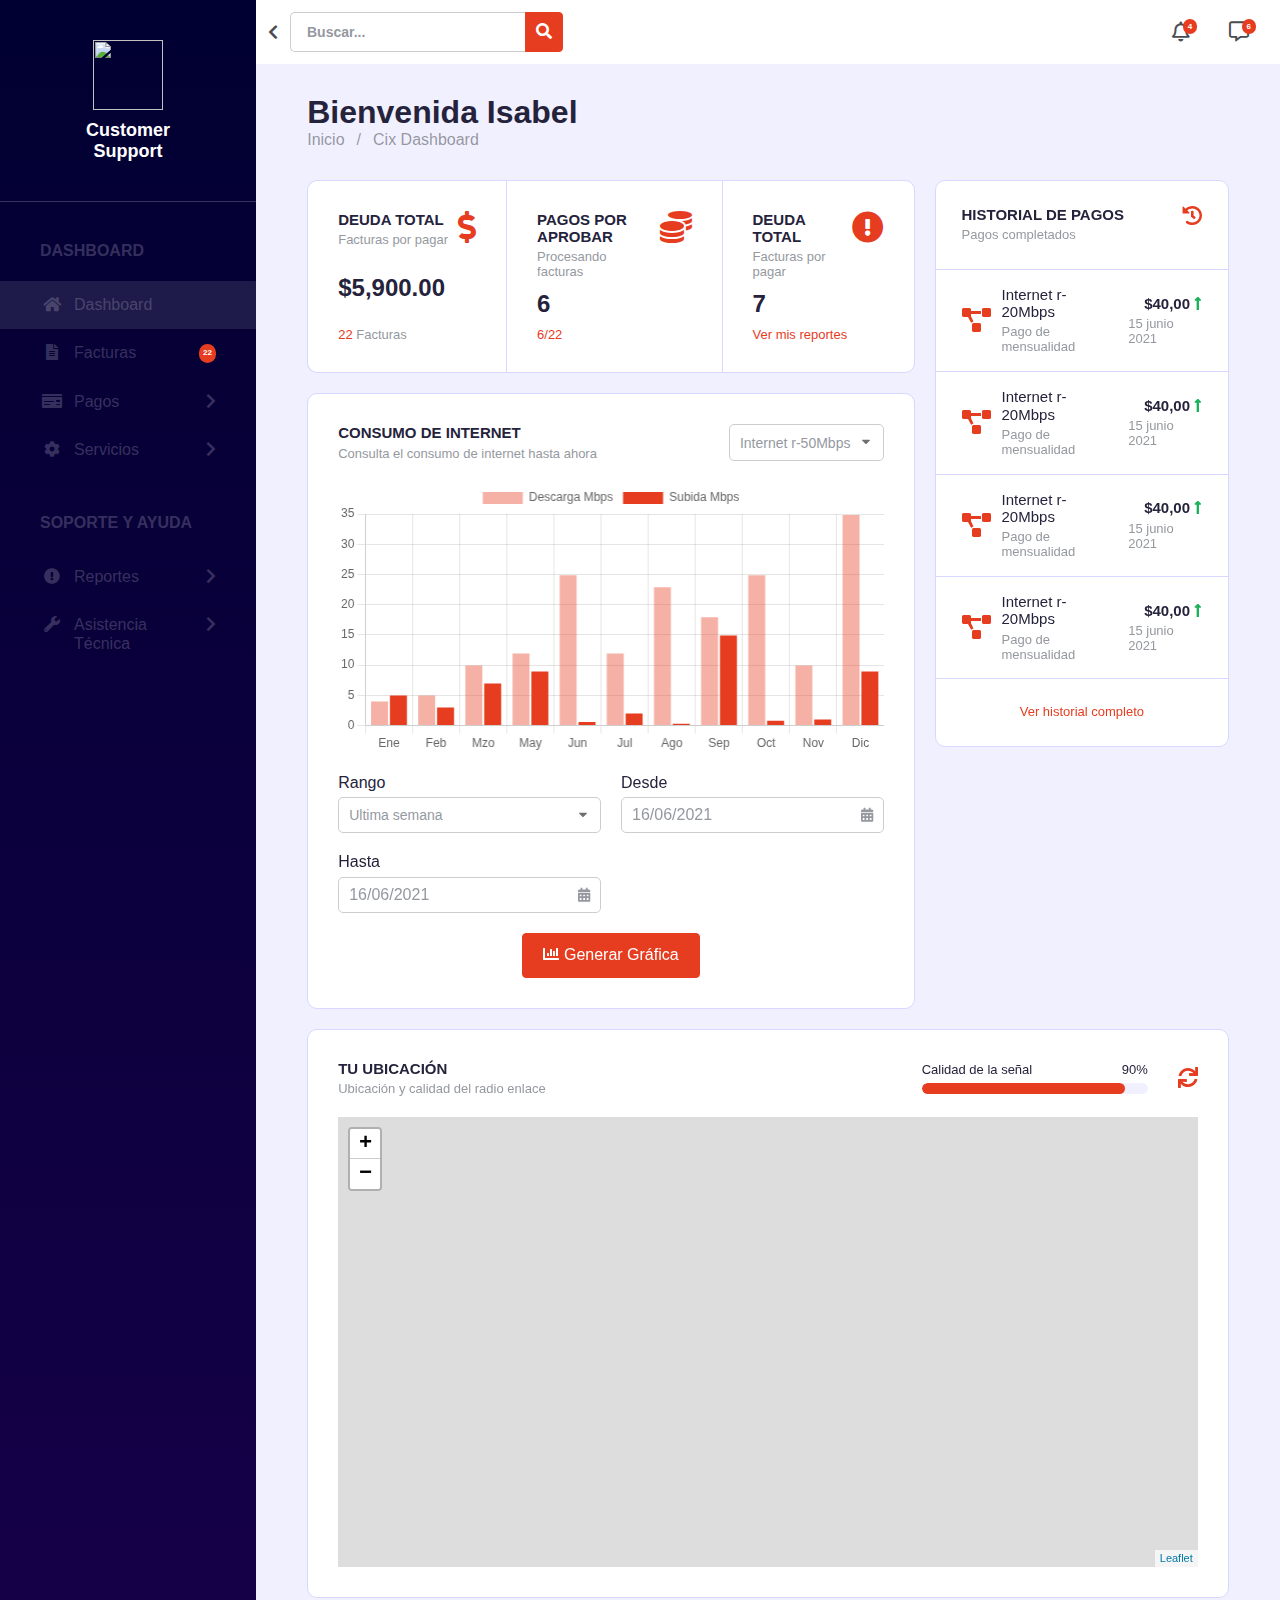
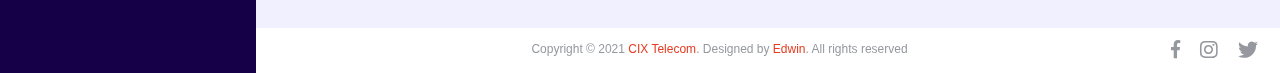
==== commit b9d292b8: "Cambio menor" ====
--- a/index.html
+++ b/index.html
@@ -122,7 +122,7 @@
 					</div>
 
 					<div class="sidenav-collapse-item-body">
-						<a href="/servicios/" class="sidenav-item is-active">
+						<a href="/servicios/" class="sidenav-item">
 							<i class="sidenav-item-icon fas fa-certificate"></i>
 							<div class="sidenav-item-content">Solicitar Nuevo</div>
 						</a>
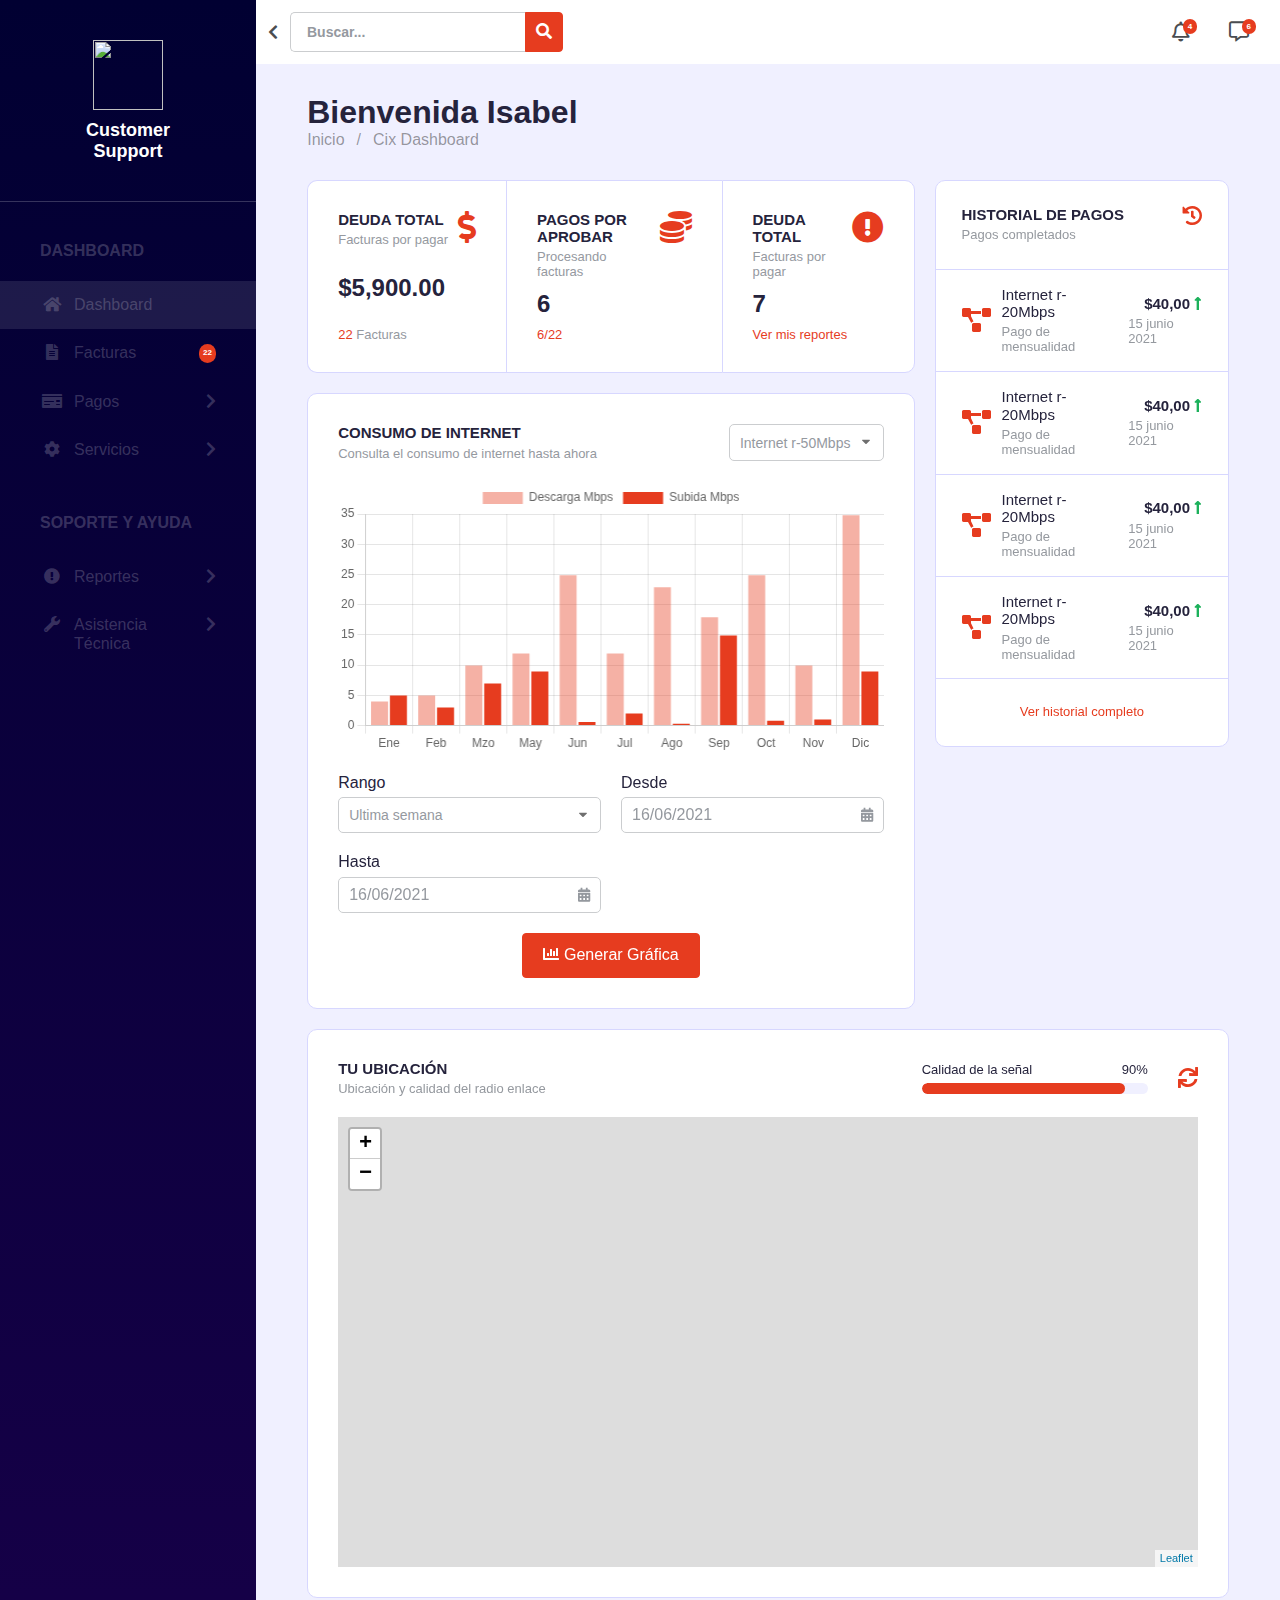
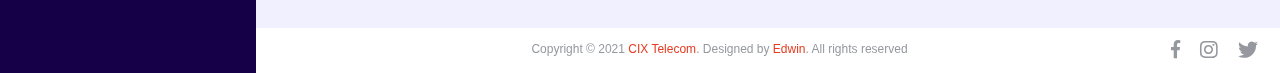
==== commit cd7db143: "Modulo de asistencia y componente de accordion" ====
--- a/index.html
+++ b/index.html
@@ -166,11 +166,25 @@
 					</div>
 				</div>
 
-				<a href="/support/" class="sidenav-item">
-					<i class="sidenav-item-icon fas fa-wrench"></i>
-					<div class="sidenav-item-content">Asistencia Técnica</div>
-					<i class="fas fa-chevron-right"></i>
-				</a>
+				<div class="sidenav-collapse-item">
+					<div class="sidenav-collapse-item-header">
+						<i class="sidenav-item-icon fas fa-wrench"></i>
+						<div class="sidenav-item-content">Asistencia Técnica</div>
+						<i class="fas fa-chevron-right"></i>
+					</div>
+
+					<div class="sidenav-collapse-item-body">
+						<a href="/asistencia-tecnica/asistencia-guiada/" class="sidenav-item">
+							<i class="sidenav-item-icon fas fa-certificate"></i>
+							<div class="sidenav-item-content">Asistencia Guiada</div>
+						</a>
+
+						<a href="/asistencia-tecnica/asistencia-personalizada/" class="sidenav-item">
+							<i class="sidenav-item-icon fas fa-certificate"></i>
+							<div class="sidenav-item-content">Asistencia Personalizada</div>
+						</a>
+					</div>
+				</div>
 			</nav>
 		</aside>
 
--- a/assets/css/ccs.css
+++ b/assets/css/ccs.css
@@ -1521,6 +1521,64 @@
 .tabs + .tab-content .tab-pane.is-active {
   display: block;
 }
+.accordion-item {
+  border-bottom: 1px solid #FFFFFF;
+}
+.accordion-item:first-child .accordion-head {
+  border-top-left-radius: 4px;
+  border-top-right-radius: 4px;
+}
+.accordion-item:last-child .accordion-head {
+  border-bottom-left-radius: 4px;
+  border-bottom-right-radius: 4px;
+}
+.accordion-item .accordion-head {
+  display: flex;
+  justify-content: space-between;
+  align-items: center;
+  background: #E63C1F;
+  color: #FFFFFF;
+  padding: 0.625rem 0.938rem;
+  transition: color 0.15s ease-in-out, background-color 0.15s ease-in-out, border-color 0.15s ease-in-out, box-shadow 0.15s ease-in-out;
+}
+.accordion-item .accordion-head i {
+  font-size: 0.625rem;
+  font-style: normal;
+}
+.accordion-item .accordion-head i::before {
+  font-family: "Font Awesome 5 Free";
+  font-weight: 900;
+  content: "\f067";
+}
+.accordion-item .accordion-head:hover {
+  background: #d43318;
+  border-color: #d43318;
+  cursor: pointer;
+}
+.accordion-item .accordion-content {
+  display: none;
+  padding: 1.25rem 0.938rem;
+  border-left: 1px solid #d7d7ff;
+  border-right: 1px solid #d7d7ff;
+}
+.accordion-item.is-active {
+  border-bottom: none;
+}
+.accordion-item.is-active:last-child .accordion-head {
+  border-bottom-left-radius: 0;
+  border-bottom-right-radius: 0;
+}
+.accordion-item.is-active:last-child .accordion-content {
+  border-bottom: 1px solid #d7d7ff;
+  border-bottom-left-radius: 4px;
+  border-bottom-right-radius: 4px;
+}
+.accordion-item.is-active .accordion-head i::before {
+  content: "\f068";
+}
+.accordion-item.is-active .accordion-content {
+  display: block;
+}
 .section {
   padding: 1rem 1.5rem;
 }
@@ -1529,7 +1587,7 @@
   grid-template-columns: 1fr 4fr;
   grid-template-rows: auto 1fr auto;
   grid-template-areas: "sidebar header" "sidebar content" "sidebar footer";
-  min-height: 900px;
+  min-height: 120vh;
   overflow-x: hidden;
 }
 @media screen and (max-width: 1024px) {
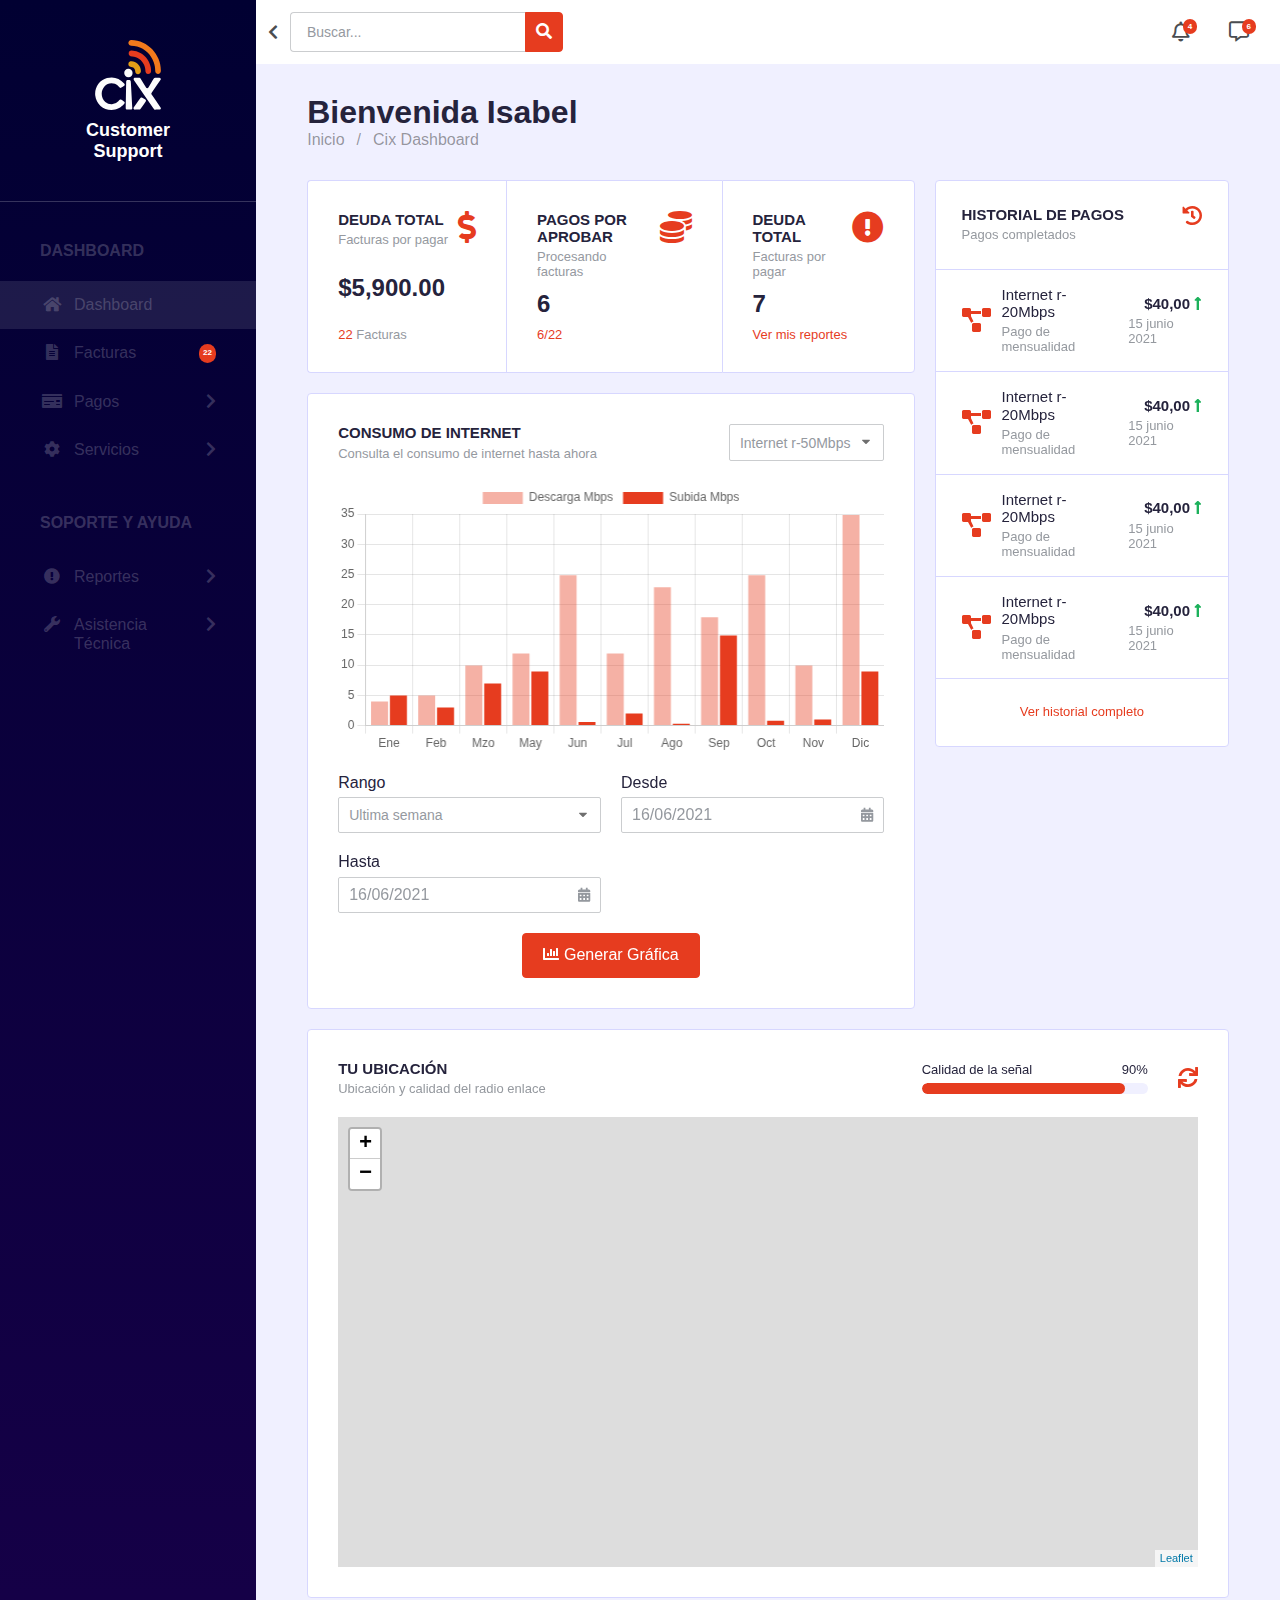
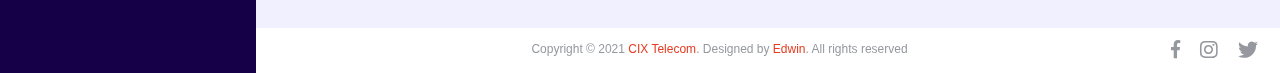
==== commit 20265098: "Menu y otras weas" ====
--- a/index.html
+++ b/index.html
@@ -48,20 +48,182 @@
 
 				<div class="navbar-end">
 					<div class="buttons">
-						<a href="javascript:0;" class="button is-icon">
-							<i class="far fa-bell"></i>
-							<span class="label is-floating">4</span>
-						</a>
-
-						<a href="javascript:0;" class="button is-icon">
-							<i class="far fa-comment-alt"></i>
-							<span class="label is-floating">6</span>
-						</a>
-					</div>
-
-					<button type="button" class="button is-icon menu">
-						<i class="fas fa-stream"></i>
-					</button>
+						<div class="dropdown">
+							<button type="button" class="button is-icon dropdown-toggle">
+								<i class="far fa-bell"></i>
+								<span class="label is-floating">4</span>
+							</button>
+
+							<div class="dropdown-menu">
+								<a class="dropdown-item" href="javascript:0;">
+									<div class="icon">
+										<img src="/assets/images/avatar.jpg">
+									</div>
+
+									<div class="content">
+										<span class="title">Nuevo mensaje de Víctor</span>
+										<span class="subtitle">Hoy a las 10:27 am</span>
+									</div>
+								</a>
+
+								<a class="dropdown-item" href="javascript:0;">
+									<div class="icon">
+										<i class="fas fa-file-alt"></i>
+									</div>
+
+									<div class="content">
+										<span class="title">Tienes nuevas facturas</span>
+										<span class="subtitle">Ayer a las 7:15 am</span>
+									</div>
+								</a>
+
+								<a class="dropdown-item" href="javascript:0;">
+									<div class="icon">
+										<i class="fas fa-money-check"></i>
+									</div>
+
+									<div class="content">
+										<span class="title">Pago aprobado</span>
+										<span class="subtitle">Ayer a las 11:29 am</span>
+									</div>
+								</a>
+							</div>
+						</div>
+
+						<div class="dropdown">
+							<button type="button" class="button is-icon dropdown-toggle">
+								<i class="far fa-comment-alt"></i>
+								<span class="label is-floating">6</span>
+							</button>
+
+							<div class="dropdown-menu">
+								<a class="dropdown-item" href="javascript:0;">
+									<div class="icon">
+										<img src="/assets/images/avatar.jpg">
+									</div>
+
+									<div class="content">
+										<span class="title">Nuevo mensaje de Víctor</span>
+										<span class="subtitle">Hoy a las 10:27 am</span>
+									</div>
+								</a>
+
+								<a class="dropdown-item" href="javascript:0;">
+									<div class="icon">
+										<i class="fas fa-file-alt"></i>
+									</div>
+
+									<div class="content">
+										<span class="title">Tienes nuevas facturas</span>
+										<span class="subtitle">Ayer a las 7:15 am</span>
+									</div>
+								</a>
+
+								<a class="dropdown-item" href="javascript:0;">
+									<div class="icon">
+										<i class="fas fa-money-check"></i>
+									</div>
+
+									<div class="content">
+										<span class="title">Pago aprobado</span>
+										<span class="subtitle">Ayer a las 11:29 am</span>
+									</div>
+								</a>
+							</div>
+						</div>
+					</div>
+
+					<div class="dropdown">
+						<button type="button" class="button is-icon menu dropdown-toggle">
+							<i class="fas fa-stream"></i>
+						</button>
+
+						<div class="dropdown-menu">
+							<div class="tabs">
+								<button type="button" class="button is-icon tab-item is-active" data-tab="notifications">
+									<i class="far fa-bell"></i>
+									<span class="label is-floating">4</span>
+								</button>
+
+								<button type="button" class="button is-icon tab-item" data-tab="messages">
+									<i class="far fa-comment-alt"></i>
+									<span class="label is-floating">6</span>
+								</button>
+							</div>
+
+							<div class="tab-content">
+								<div class="tab-pane is-active" id="notifications">
+									<a class="dropdown-item" href="javascript:0;">
+										<div class="icon">
+											<img src="/assets/images/avatar.jpg">
+										</div>
+
+										<div class="content">
+											<span class="title">Nuevo mensaje de Víctor</span>
+											<span class="subtitle">Hoy a las 10:27 am</span>
+										</div>
+									</a>
+
+									<a class="dropdown-item" href="javascript:0;">
+										<div class="icon">
+											<i class="fas fa-file-alt"></i>
+										</div>
+
+										<div class="content">
+											<span class="title">Tienes nuevas facturas</span>
+											<span class="subtitle">Ayer a las 7:15 am</span>
+										</div>
+									</a>
+
+									<a class="dropdown-item" href="javascript:0;">
+										<div class="icon">
+											<i class="fas fa-money-check"></i>
+										</div>
+
+										<div class="content">
+											<span class="title">Pago aprobado</span>
+											<span class="subtitle">Ayer a las 11:29 am</span>
+										</div>
+									</a>
+								</div>
+
+								<div class="tab-pane" id="messages">
+									<a class="dropdown-item" href="javascript:0;">
+										<div class="icon">
+											<img src="/assets/images/avatar.jpg">
+										</div>
+
+										<div class="content">
+											<span class="title">Nuevo mensaje de Víctor</span>
+											<span class="subtitle">Hoy a las 10:27 am</span>
+										</div>
+									</a>
+
+									<a class="dropdown-item" href="javascript:0;">
+										<div class="icon">
+											<i class="fas fa-file-alt"></i>
+										</div>
+
+										<div class="content">
+											<span class="title">Tienes nuevas facturas</span>
+											<span class="subtitle">Ayer a las 7:15 am</span>
+										</div>
+									</a>
+
+									<a class="dropdown-item" href="javascript:0;">
+										<div class="icon">
+											<i class="fas fa-money-check"></i>
+										</div>
+
+										<div class="content">
+											<span class="title">Pago aprobado</span>
+											<span class="subtitle">Ayer a las 11:29 am</span>
+										</div>
+									</a>
+								</div>
+							</div>
+						</div>
+					</div>
 				</div>
 			</nav>
 		</header>
--- a/assets/css/ccs.css
+++ b/assets/css/ccs.css
@@ -179,9 +179,6 @@
 h6 {
   margin-top: 0;
 }
-ul {
-  list-style: none;
-}
 a {
   color: #E63C1F;
   cursor: pointer;
@@ -703,7 +700,7 @@
   background: #FFFFFF;
   padding: 0.5rem 0.625rem;
   border: 1px solid #cbcdcf;
-  border-radius: 5px;
+  border-radius: 2px;
 }
 .form .field input[type="text"]::placeholder {
   color: #95999f;
@@ -720,7 +717,7 @@
   padding: 0.57rem 2rem 0.57rem 0.625rem;
   width: 100%;
   border: 1px solid #cbcdcf;
-  border-radius: 5px;
+  border-radius: 2px;
   -moz-appearance: none;
   -webkit-appearance: none;
   appearance: none;
@@ -748,7 +745,7 @@
   font-size: 14px;
   font-weight: 450;
   border: 1px solid #cbcdcf;
-  border-radius: 5px;
+  border-radius: 2px;
 }
 .form .field textarea::placeholder {
   color: #95999f;
@@ -776,8 +773,8 @@
   padding: 0.75rem 1.25rem;
   text-align: center;
   border: 1px solid #E63C1F;
-  border-top-right-radius: 5px;
-  border-bottom-right-radius: 5px;
+  border-top-right-radius: 2px;
+  border-bottom-right-radius: 2px;
   transition: color 0.15s ease-in-out, background-color 0.15s ease-in-out, border-color 0.15s ease-in-out, box-shadow 0.15s ease-in-out;
 }
 .form .field .file label i {
@@ -884,7 +881,7 @@
   background: #FFFFFF;
   padding: 0.5rem 0.625rem;
   border: 1px solid #cbcdcf;
-  border-radius: 5px;
+  border-radius: 2px;
 }
 input[type="text"].input::placeholder {
   color: #95999f;
@@ -899,7 +896,7 @@
   font-size: 14px;
   font-weight: 450;
   border: 1px solid #cbcdcf;
-  border-radius: 5px;
+  border-radius: 2px;
 }
 textarea.textarea::placeholder {
   color: #95999f;
@@ -915,7 +912,7 @@
   padding: 0.57rem 2rem 0.57rem 0.625rem;
   width: 100%;
   border: 1px solid #cbcdcf;
-  border-radius: 5px;
+  border-radius: 2px;
   -moz-appearance: none;
   -webkit-appearance: none;
   appearance: none;
@@ -994,6 +991,26 @@
 label + .select {
   margin-top: 5px;
 }
+.searchbar {
+  display: flex;
+}
+.searchbar input.input {
+  padding: 0.625rem 1rem;
+  border-radius: 4px;
+  border-top-right-radius: 0;
+  border-bottom-right-radius: 0;
+  border-right: none;
+}
+.searchbar input::placeholder {
+  font-size: 0.875rem;
+  font-weight: 600;
+}
+.searchbar .button-search {
+  margin-left: -5px;
+  padding: 0.625rem;
+  border-top-left-radius: 0;
+  border-bottom-left-radius: 0;
+}
 .responsive-table {
   width: 100%;
   overflow-x: auto;
@@ -1087,7 +1104,7 @@
   padding: 1.875rem;
   background-color: #FFFFFF;
   border: 1px solid #d7d7ff;
-  border-radius: 10px;
+  border-radius: 4px;
 }
 .box:not(:last-child) {
   margin-bottom: 20px;
@@ -1104,13 +1121,13 @@
   border-top: none;
 }
 .box.is-grouped .box:first-child {
-  border-top-left-radius: 10px;
-  border-top-right-radius: 10px;
+  border-top-left-radius: 4px;
+  border-top-right-radius: 4px;
   border-top: 1px solid #d7d7ff;
 }
 .box.is-grouped .box:last-child {
-  border-bottom-left-radius: 10px;
-  border-bottom-right-radius: 10px;
+  border-bottom-left-radius: 4px;
+  border-bottom-right-radius: 4px;
 }
 .box.is-grouped.is-vertical {
   display: grid;
@@ -1122,7 +1139,7 @@
     grid-auto-flow: row;
   }
   .box.is-grouped.is-vertical .box {
-    border-radius: 10px !important;
+    border-radius: 4px !important;
     border: 1px solid #d7d7ff !important;
   }
 }
@@ -1134,12 +1151,12 @@
   border-right: none;
 }
 .box.is-grouped.is-vertical .box:first-child {
-  border-top-left-radius: 10px;
-  border-bottom-left-radius: 10px;
+  border-top-left-radius: 4px;
+  border-bottom-left-radius: 4px;
 }
 .box.is-grouped.is-vertical .box:last-child {
-  border-top-right-radius: 10px;
-  border-bottom-right-radius: 10px;
+  border-top-right-radius: 4px;
+  border-bottom-right-radius: 4px;
 }
 .info-box {
   background: #F0F0FF;
@@ -1337,7 +1354,7 @@
 .navbar-logo {
   display: none;
 }
-@media screen and (max-width: 425px) {
+@media screen and (max-width: 458px) {
   .navbar-logo {
     display: flex;
   }
@@ -1351,29 +1368,10 @@
   text-transform: capitalize;
   font-weight: 600;
 }
-.navbar .searchbar {
-  display: flex;
-}
-@media screen and (max-width: 425px) {
+@media screen and (max-width: 458px) {
   .navbar .searchbar {
     display: none;
   }
-}
-.navbar .searchbar input.input {
-  padding: 0.625rem 1rem;
-  border-top-right-radius: 0;
-  border-bottom-right-radius: 0;
-  border-right: none;
-}
-.navbar .searchbar input::placeholder {
-  font-size: 0.875rem;
-  font-weight: 600;
-}
-.navbar .searchbar .button-search {
-  margin-left: -5px;
-  padding: 0.625rem;
-  border-top-left-radius: 0;
-  border-bottom-left-radius: 0;
 }
 .navbar .buttons {
   display: grid;
@@ -1381,7 +1379,7 @@
   grid-auto-flow: column;
   grid-template-columns: auto;
 }
-@media screen and (max-width: 425px) {
+@media screen and (max-width: 458px) {
   .navbar-end .buttons {
     display: none;
   }
@@ -1419,7 +1417,7 @@
 .panel {
   background-color: #FFFFFF;
   border: 1px solid #d7d7ff;
-  border-radius: 10px;
+  border-radius: 4px;
 }
 .panel-head {
   padding: 1.6rem;
@@ -1538,14 +1536,16 @@
   align-items: center;
   background: #E63C1F;
   color: #FFFFFF;
+  font-size: 14px;
+  font-weight: 700;
   padding: 0.625rem 0.938rem;
   transition: color 0.15s ease-in-out, background-color 0.15s ease-in-out, border-color 0.15s ease-in-out, box-shadow 0.15s ease-in-out;
 }
-.accordion-item .accordion-head i {
+.accordion-item .accordion-head .icon {
   font-size: 0.625rem;
   font-style: normal;
 }
-.accordion-item .accordion-head i::before {
+.accordion-item .accordion-head .icon::before {
   font-family: "Font Awesome 5 Free";
   font-weight: 900;
   content: "\f067";
@@ -1558,8 +1558,23 @@
 .accordion-item .accordion-content {
   display: none;
   padding: 1.25rem 0.938rem;
+  font-size: 13px;
   border-left: 1px solid #d7d7ff;
   border-right: 1px solid #d7d7ff;
+  grid-template-columns: 1fr;
+  grid-gap: 10px;
+}
+.accordion-item .accordion-content img {
+  width: 100%;
+}
+.accordion-item .accordion-content ul li {
+  margin-left: 0.938rem;
+}
+.accordion-item .accordion-content ul li ul {
+  margin-top: 10px;
+}
+.accordion-item .accordion-content ul li + li {
+  margin-top: 5px;
 }
 .accordion-item.is-active {
   border-bottom: none;
@@ -1577,7 +1592,94 @@
   content: "\f068";
 }
 .accordion-item.is-active .accordion-content {
+  display: grid;
+  animation: fadeIn linear 0.2s;
+}
+@keyframes fadeIn {
+  from {
+    opacity: 0;
+  }
+  to {
+    opacity: 1;
+  }
+}
+.dropdown {
+  position: relative;
+}
+.dropdown-menu {
+  display: none;
+  position: absolute;
+  top: 40px;
+  right: 0;
+  width: 18.75rem;
+  background-color: #FFFFFF;
+  box-shadow: 0px 5px 30px 0px rgba(0, 0, 0, 0.2);
+  border-radius: 4px;
+}
+.dropdown-menu.is-active {
   display: block;
+}
+.dropdown-menu .tabs .tab-item {
+  border-bottom-left-radius: 0;
+}
+.dropdown-menu .tabs .tab-item i {
+  margin-left: 15px;
+  font-size: 1.563rem;
+}
+.dropdown-menu .tabs .tab-item i + span {
+  top: -15px;
+}
+.dropdown-menu .tabs .tab-item.is-active {
+  color: #FFFFFF;
+}
+.dropdown-menu .tabs .tab-item.is-active .label {
+  background: #FFFFFF;
+  color: #E63C1F;
+}
+.dropdown-menu .tabs .tab-item:last-child {
+  border-bottom-right-radius: 0;
+}
+.dropdown-menu .tabs + .tab-content {
+  margin-top: 0;
+}
+.dropdown-item {
+  display: flex;
+  padding: 1rem;
+  color: #25233C;
+  border-bottom: 1px solid #d7d7ff;
+  align-items: center;
+}
+.dropdown-item .icon {
+  min-width: 41px;
+  text-align: center;
+}
+.dropdown-item .icon img {
+  display: block;
+  width: 35px;
+  height: 35px;
+  border-radius: 10%;
+  margin: 0 auto;
+}
+.dropdown-item .icon i {
+  font-size: 1.625rem;
+  color: #E63C1F;
+}
+.dropdown-item .content {
+  display: flex;
+  flex-flow: column;
+  flex-grow: 1;
+  margin-left: 10px;
+}
+.dropdown-item .content .title {
+  font-size: 0.813rem;
+  font-weight: 500;
+}
+.dropdown-item .content .subtitle {
+  font-size: 0.75rem;
+  font-weight: 300;
+}
+.dropdown-item:last-child {
+  border-bottom: none;
 }
 .section {
   padding: 1rem 1.5rem;
@@ -1615,6 +1717,7 @@
   grid-area: sidebar;
   background-color: #010032;
   background-image: linear-gradient(#010032, #160048);
+  animation: slideLeft 0.2s ease;
 }
 .wrapper .sidebar #close-sidebar {
   color: rgba(255, 255, 255, 0.2);
@@ -1664,6 +1767,9 @@
   color: rgba(255, 255, 255, 0.2);
   padding: 15px 40px;
 }
+.wrapper .sidebar .sidenav-collapse-item-header i:last-child {
+  transition: all 0.2s ease-out;
+}
 .wrapper .sidebar .sidenav-collapse-item-header:hover {
   background-color: rgba(255, 255, 255, 0.1);
 }
@@ -1714,12 +1820,12 @@
 .wrapper .sidebar .sidenav-item.is-active {
   background-color: rgba(255, 255, 255, 0.1);
 }
-.wrapper .content {
+.wrapper > .content {
   margin-top: 30px;
   margin-bottom: 30px;
   grid-area: content;
 }
-.wrapper .footer {
+.wrapper > .footer {
   grid-area: footer;
   background-color: #FFFFFF;
   display: grid;
@@ -1732,31 +1838,39 @@
   text-align: center;
 }
 @media screen and (max-width: 425px) {
-  .wrapper .footer {
+  .wrapper > .footer {
     grid-template-columns: 1fr;
     padding: 18px 0 18px 0;
   }
-  .wrapper .footer p {
+  .wrapper > .footer p {
     padding: 0 12px 18px 12px;
   }
-  .wrapper .footer .social {
+  .wrapper > .footer .social {
     margin-right: 0 !important;
     justify-content: center;
     padding-top: 18px;
     border-top: 1px solid #e1e1ff;
   }
 }
-.wrapper .footer .social {
+.wrapper > .footer .social {
   display: grid;
   grid-auto-flow: column;
   grid-gap: 20px;
   margin-right: 10px;
 }
-.wrapper .footer .social a i {
+.wrapper > .footer .social a i {
   color: #95999f;
 }
-.wrapper .footer .social a i.fab.fa-facebook-f {
+.wrapper > .footer .social a i.fab.fa-facebook-f {
   font-size: 18px;
+}
+@keyframes slideLeft {
+  0% {
+    transform: translateX(-100%);
+  }
+  100% {
+    transform: translateX(0%);
+  }
 }
 .d-flex {
   display: flex;
@@ -1803,6 +1917,9 @@
   overflow: hidden;
   white-space: nowrap;
   text-overflow: ellipsis;
+}
+.text-center {
+  text-align: center;
 }
 .is-marginless {
   margin: 0;
@@ -2041,3 +2158,241 @@
 #accept {
   display: none;
 }
+.chat-head {
+  display: flex;
+  justify-content: space-between;
+  align-items: center;
+  padding: 1.2rem 1.875rem;
+  background-color: #FFFFFF;
+  border: 1px solid #d7d7ff;
+  border-top-left-radius: 4px;
+  border-top-right-radius: 4px;
+}
+.chat-head .start {
+  display: flex;
+}
+.chat-head .start .avatar {
+  margin-right: 20px;
+}
+.chat-head .start .avatar img {
+  display: block;
+  width: 45px;
+  height: 45px;
+  border-radius: 50%;
+}
+.chat-head .start .info {
+  display: flex;
+  flex-flow: column;
+  justify-content: space-around;
+  font-size: 15px;
+}
+.chat-head .start .info .fullname {
+  color: #95999f;
+  font-weight: 700;
+}
+.chat-head .start .info .status {
+  display: flex;
+  align-items: center;
+  color: #95999f;
+}
+.chat-head .start .info .status i {
+  color: #1CB15B;
+  font-size: 10px;
+  margin-right: 5px;
+}
+.chat-content {
+  display: flex;
+  flex-flow: column;
+  align-items: flex-end;
+  padding: 1rem 1.875rem;
+  border: 1px solid #d7d7ff;
+  border-top: none;
+  background-color: #FFFFFF;
+}
+.chat-content .message + .message {
+  margin-top: 10px;
+}
+.chat-content .message.is-to {
+  max-width: 90%;
+}
+.chat-content .message.is-to .text {
+  position: relative;
+  background: #f0f0ff;
+  padding: 0.938rem 1.25rem;
+  font-size: 0.938rem;
+  font-weight: 300;
+  border-radius: 4px;
+}
+.chat-content .message.is-to .text::after {
+  content: " ";
+  position: absolute;
+  top: 50%;
+  left: 100%;
+  /* To the left of the tooltip */
+  margin-top: -8px;
+  border-width: 8px;
+  border-style: solid;
+  border-color: transparent transparent transparent #f0f0ff;
+}
+.chat-content .message.is-from {
+  display: flex;
+  align-self: start;
+}
+.chat-content .message.is-from .avatar {
+  margin-right: 20px;
+}
+.chat-content .message.is-from .avatar img {
+  display: block;
+  width: 45px;
+  height: 45px;
+  border-radius: 10%;
+}
+.chat-content .message.is-from .text {
+  position: relative;
+  background: rgba(230, 60, 31, 0.2);
+  padding: 0.938rem 1.25rem;
+  font-size: 0.938rem;
+  font-weight: 300;
+  border-radius: 4px;
+}
+.chat-content .message.is-from .text::after {
+  content: " ";
+  position: absolute;
+  top: 50%;
+  right: 100%;
+  /* To the left of the tooltip */
+  margin-top: -8px;
+  border-width: 8px;
+  border-style: solid;
+  border-color: transparent rgba(230, 60, 31, 0.2) transparent transparent;
+}
+.chat-content .date {
+  background: rgba(230, 60, 31, 0.5);
+  color: #FFFFFF;
+  padding: 0.2rem 0.5rem;
+  font-size: 0.75rem;
+  font-weight: 300;
+  margin: 0 auto 1rem auto;
+  border-radius: 4px;
+}
+.chat-content .alert {
+  text-align: center;
+  width: 100%;
+  margin: 0.625rem 0;
+  font-size: 0.938rem;
+  font-weight: 300;
+  color: #E63C1F;
+}
+.chat-foot {
+  display: flex;
+  padding: 1rem 1.875rem;
+  background-color: #FFFFFF;
+  border: 1px solid #d7d7ff;
+  border-top: none;
+  border-bottom-left-radius: 4px;
+  border-bottom-right-radius: 4px;
+}
+.chat-foot input {
+  width: 100%;
+  border: none;
+  margin: 0 1.875rem;
+  font-size: 0.938rem;
+}
+.chat-foot button i {
+  color: #7b8086;
+}
+.content-discussions {
+  display: flex;
+}
+@media screen and (max-width: 768px) {
+  .content-discussions {
+    position: fixed;
+    top: 20%;
+    right: 0;
+    margin-left: 20px;
+  }
+  .content-discussions .toggle-discussions {
+    display: block;
+  }
+  .content-discussions .discussions {
+    display: none;
+  }
+  .content-discussions .discussions.is-active {
+    display: block;
+    border-top-right-radius: 0;
+    border-bottom-right-radius: 0;
+    margin-right: -1px;
+  }
+}
+.toggle-discussions {
+  display: none;
+  height: 37px;
+  border-top-left-radius: 30px;
+  border-bottom-left-radius: 30px;
+  border: 1px solid #d7d7ff;
+  background: white;
+  padding: 10px 10px 10px 15px;
+  border-right: none;
+  margin-right: -1px;
+  margin-top: 15px;
+  position: relative;
+}
+.discussions {
+  width: 100%;
+  height: max-content;
+  background-color: #FFFFFF;
+  border: 1px solid #d7d7ff;
+  border-radius: 4px;
+}
+.discussions-head {
+  padding: 1.6rem;
+  border-bottom: 1px solid #d7d7ff;
+}
+.discussions-item {
+  display: flex;
+  padding: 1rem;
+  color: #25233C;
+  border-bottom: 1px solid #d7d7ff;
+}
+.discussions-item .avatar {
+  margin-right: 20px;
+}
+.discussions-item .avatar img {
+  display: block;
+  width: 35px;
+  height: 35px;
+  border-radius: 10%;
+}
+.discussions-item .sender {
+  width: 100%;
+}
+.discussions-item .sender .start {
+  display: flex;
+  justify-content: space-between;
+}
+.discussions-item .sender .start .fullname {
+  font-size: 0.875rem;
+  font-weight: 500;
+}
+.discussions-item .sender .start .status {
+  font-size: 0.75rem;
+  font-weight: 300;
+}
+.discussions-item .sender .end p {
+  font-size: 0.875rem;
+  font-weight: 300;
+}
+.discussions-item:last-child {
+  border-bottom: none;
+}
+.discussions-item.is-active {
+  background: #f5f5ff;
+}
+.discussions .alert {
+  padding: 1rem 1.6rem;
+  color: #E63C1F;
+  font-size: 0.938rem;
+  text-align: center;
+  text-transform: uppercase;
+  border-bottom: 1px solid #d7d7ff;
+}
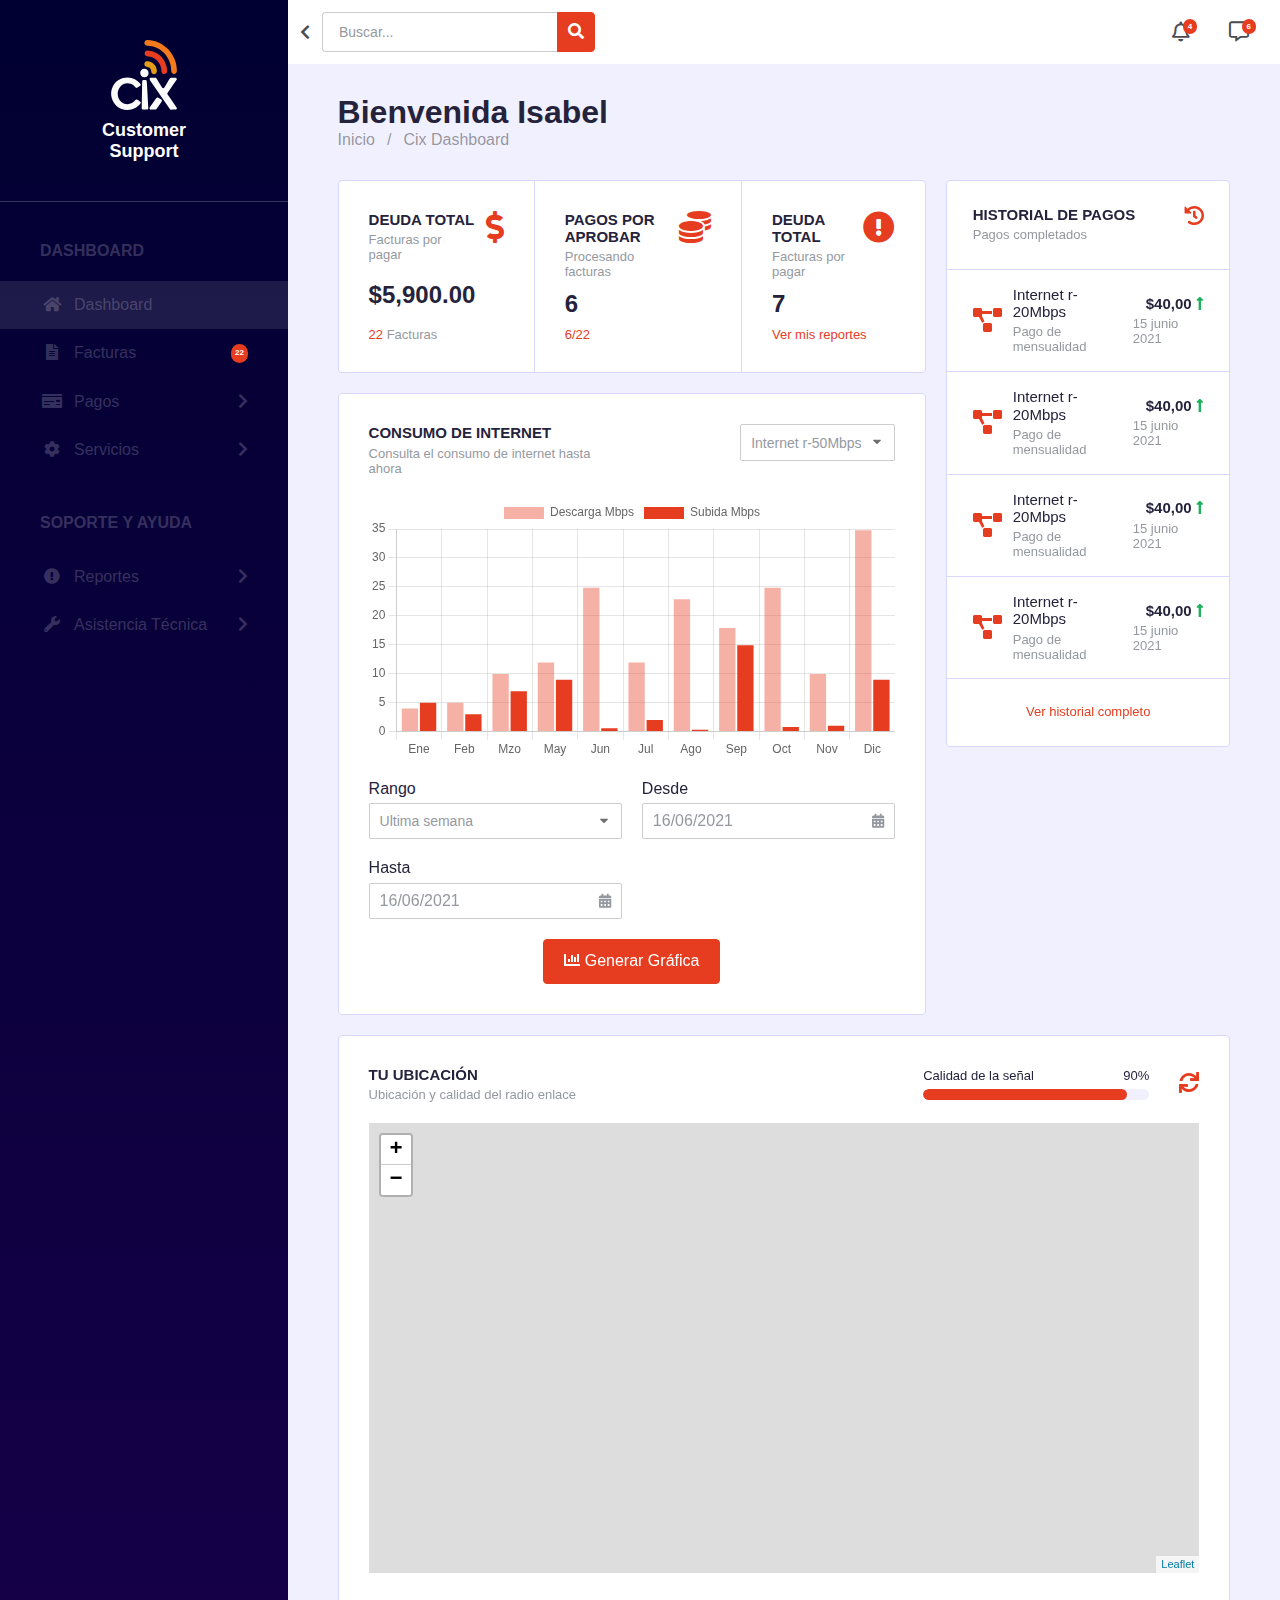
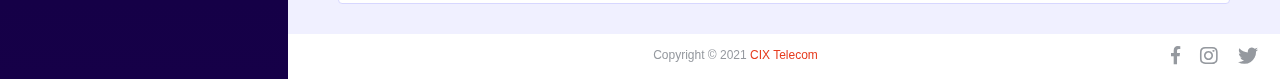
==== commit 42ed8302: "Acciones para el sidebar" ====
--- a/index.html
+++ b/index.html
@@ -22,6 +22,8 @@
     </style>
 </head>
 <body>
+	<div id="overlay-bg"></div>
+
     <div class="wrapper">
 		<header class="header">
 			<nav class="navbar">
@@ -624,7 +626,7 @@
 		</main>
 
 		<footer class="footer">
-			<p>Copyright © 2021 <a href="https://cixtelecom.net">CIX Telecom</a>. Designed by <a href="">Edwin</a>. All rights reserved</p>
+			<p>Copyright © 2021 <a href="https://cixtelecom.net">CIX Telecom</a>
 
 			<div class="social">
 				<a href="javascript:0;" class="button is-icon">
--- a/assets/css/ccs.css
+++ b/assets/css/ccs.css
@@ -1684,6 +1684,20 @@
 .section {
   padding: 1rem 1.5rem;
 }
+body.not-scroll-y {
+  overflow-y: hidden;
+}
+#overlay-bg {
+  display: none;
+  position: fixed;
+  background: rgba(0, 0, 0, 0.4);
+  width: 100%;
+  height: 100vh;
+  z-index: 2000;
+}
+#overlay-bg.is-active {
+  display: block;
+}
 .wrapper {
   display: grid;
   grid-template-columns: 1fr 4fr;
@@ -1715,6 +1729,7 @@
 }
 .wrapper .sidebar {
   grid-area: sidebar;
+  width: 18rem;
   background-color: #010032;
   background-image: linear-gradient(#010032, #160048);
   animation: slideLeft 0.2s ease;
@@ -1730,7 +1745,7 @@
     display: none;
     position: fixed;
     overflow-y: auto;
-    height: 100%;
+    height: 100vh;
     z-index: 99999;
   }
 }
@@ -1753,6 +1768,7 @@
   margin-top: 10px;
 }
 .wrapper .sidebar .sidenav {
+  margin-bottom: 40px;
   border-top: 1px solid rgba(255, 255, 255, 0.2);
 }
 .wrapper .sidebar .sidenav .heading {
@@ -1909,6 +1925,14 @@
 .subtitle {
   font-size: 13px;
   color: #95999f;
+}
+.display-1 {
+  font-size: 2em;
+}
+@media screen and (max-width: 425px) {
+  .display-1 {
+    font-size: 1.6em;
+  }
 }
 .text-uppercase {
   text-transform: uppercase;
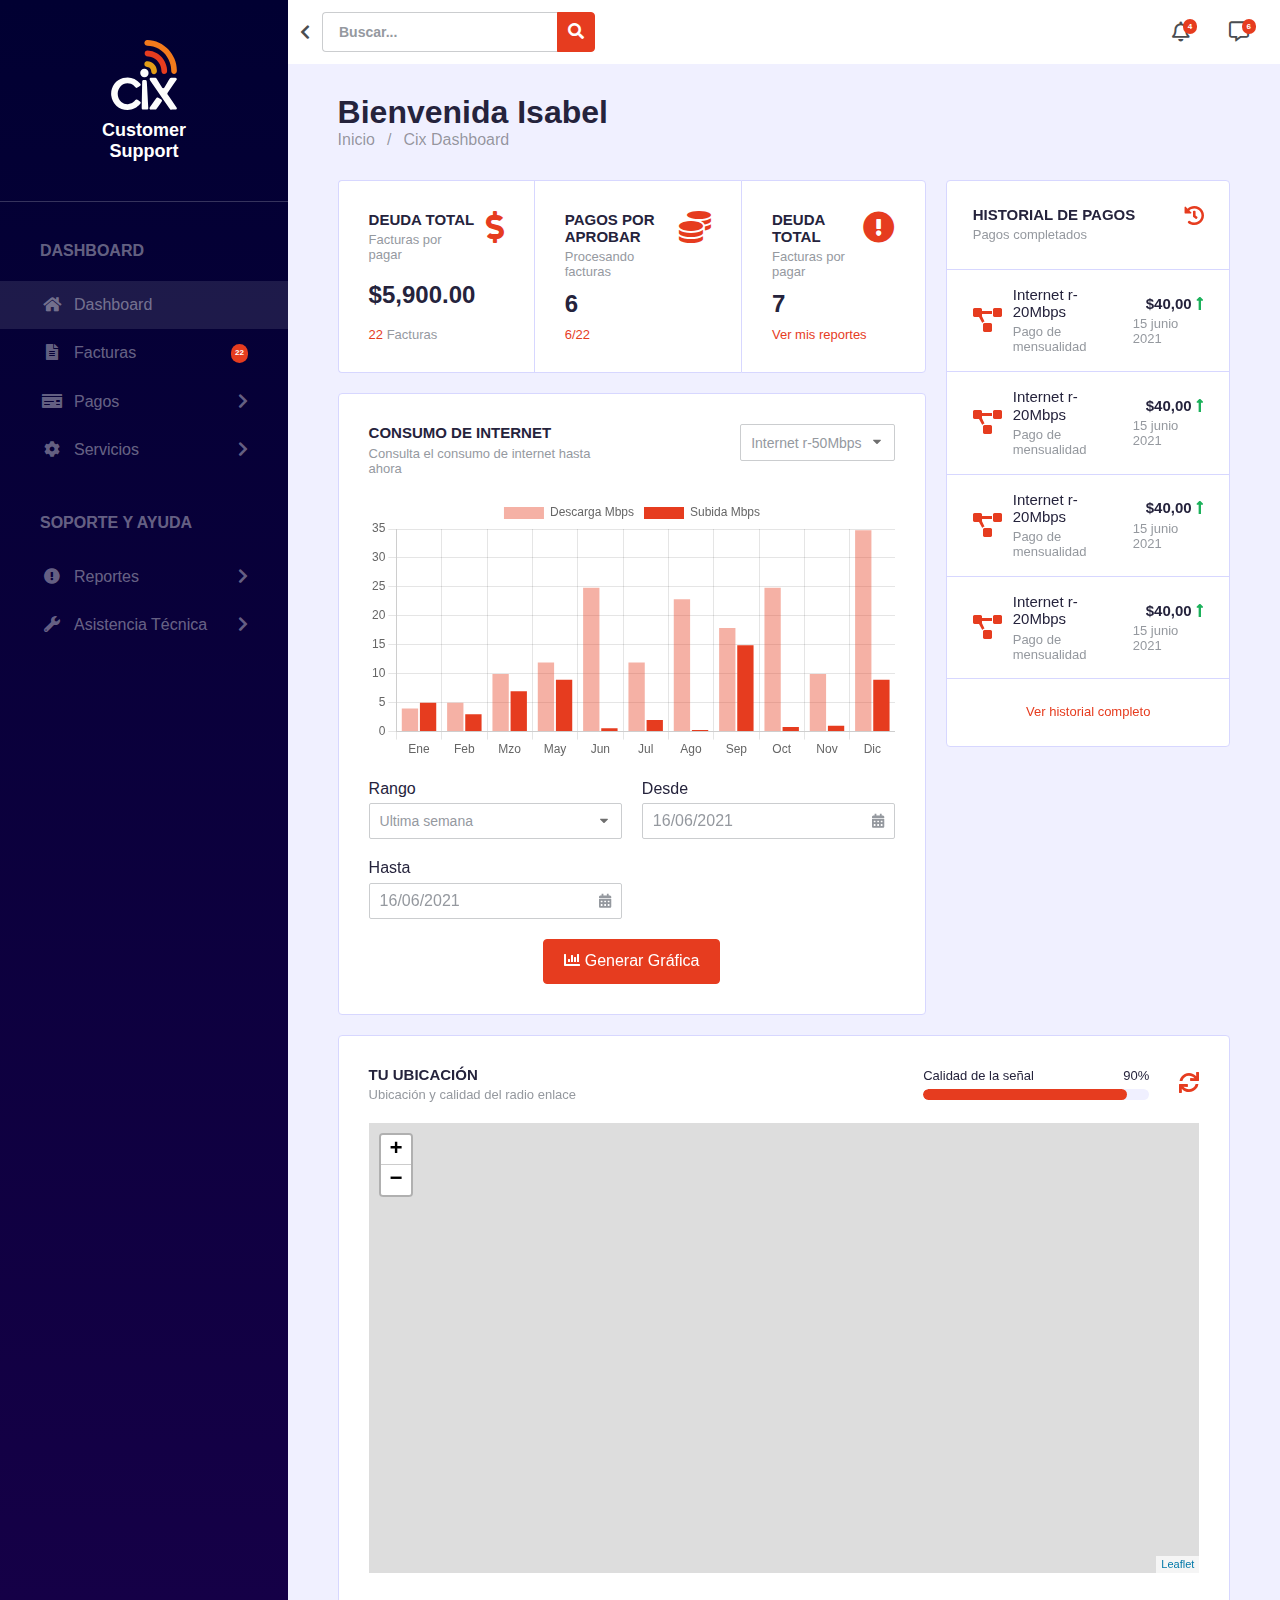
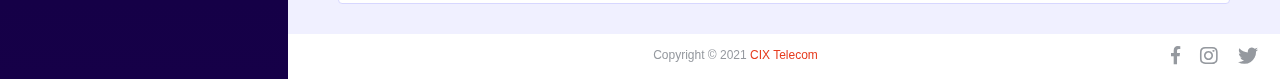
==== commit 5889b37a: "Cambios en el menu y sidebar" ====
--- a/index.html
+++ b/index.html
@@ -8,6 +8,7 @@
     <link rel="stylesheet" type="text/css" href="/assets/css/fontawesome.min.css">
     <link rel="stylesheet" type="text/css" href="/assets/css/chartist.min.css">
     <link rel="stylesheet" type="text/css" href="/assets/css/leaflet.css">
+    <link rel="shortcut icon" href="/favicon.svg" type="image/x-icon">
 	<style type="text/css">
 		#mapid {
 			min-height: 50vh;
@@ -137,7 +138,7 @@
 
 					<div class="dropdown">
 						<button type="button" class="button is-icon menu dropdown-toggle">
-							<i class="fas fa-stream"></i>
+							<i class="fas fa-ellipsis-v"></i>
 						</button>
 
 						<div class="dropdown-menu">
@@ -233,6 +234,9 @@
 		<aside class="sidebar">
 			<button type="button" id="close-sidebar" class="button is-icon is-transparent">
 				<i class="fas fa-chevron-left"></i>
+<!--
+				<i class="fas fa-times"></i>
+-->
 			</button>
 
 			<div class="sidebar-brand">
--- a/assets/css/ccs.css
+++ b/assets/css/ccs.css
@@ -155,6 +155,14 @@
 [hidden] {
   display: none;
 }
+@font-face {
+  font-family: 'Montserrat';
+  font-style: normal;
+  font-weight: 400;
+  src: url(../../fonts/Montserrat-Regular.ttf) format('ttf');
+  unicode-range: U+0000-00FF, U+0131, U+0152-0153, U+02BB-02BC, U+02C6, U+02DA, U+02DC, U+2000-206F, U+2074, U+20AC, U+2122, U+2191, U+2193, U+2212, U+2215, U+FEFF, U+FFFD;
+  font-display: swap;
+}
 *,
 *::after,
 *::before {
@@ -696,17 +704,17 @@
   display: flex;
   flex-flow: column;
 }
-.form .field input[type="text"] {
+.form .field input {
   background: #FFFFFF;
   padding: 0.5rem 0.625rem;
   border: 1px solid #cbcdcf;
   border-radius: 2px;
 }
-.form .field input[type="text"]::placeholder {
+.form .field input::placeholder {
   color: #95999f;
   font-weight: 500;
 }
-.form .field input[type="text"]:focus {
+.form .field input:focus {
   border-color: #95999f;
 }
 .form .field select {
@@ -869,7 +877,7 @@
 .form .field label.switch .slider.round:before {
   border-radius: 50%;
 }
-.form .field label + input[type="text"],
+.form .field label + input,
 .form .field label + label,
 .form .field label + select,
 .form .field label + textarea,
@@ -877,17 +885,17 @@
 .form .field label + .has-icon {
   margin-top: 5px;
 }
-input[type="text"].input {
+input.input {
   background: #FFFFFF;
   padding: 0.5rem 0.625rem;
   border: 1px solid #cbcdcf;
   border-radius: 2px;
 }
-input[type="text"].input::placeholder {
+input.input::placeholder {
   color: #95999f;
   font-weight: 500;
 }
-input[type="text"].input:focus {
+input.input:focus {
   border-color: #95999f;
 }
 textarea.textarea {
@@ -993,6 +1001,7 @@
 }
 .searchbar {
   display: flex;
+  justify-content: center;
 }
 .searchbar input.input {
   padding: 0.625rem 1rem;
@@ -1043,7 +1052,6 @@
   }
   .table td .icon {
     display: block;
-    width: fit-content;
     margin: 0 auto 5px auto;
   }
 }
@@ -1055,7 +1063,6 @@
   color: #4A4D51;
 }
 .table td i.icon {
-  font-size: 10px;
   padding: 2px;
   border-radius: 50%;
 }
@@ -1070,26 +1077,14 @@
 .table td.is-primary {
   color: #FDA942;
 }
-.table td.is-primary i.icon {
-  border: 1px solid #FDA942;
-}
 .table td.is-info {
   color: #01B8FF;
 }
-.table td.is-info i.icon {
-  border: 1px solid #01B8FF;
-}
 .table td.is-danger {
   color: #E63C1F;
 }
-.table td.is-danger i.icon {
-  border: 1px solid #E63C1F;
-}
 .table td.is-success {
   color: #1CB15B;
-}
-.table td.is-success i.icon {
-  border: 1px solid #1CB15B;
 }
 .table td.is-dark {
   color: #25233C;
@@ -1320,11 +1315,14 @@
 }
 .navbar {
   background-color: #FFFFFF;
-  padding: 0.75rem;
+  padding: 0.75rem 0;
   display: flex;
   justify-content: space-between;
   align-items: center;
 }
+.navbar .dropdown {
+  z-index: 6;
+}
 .navbar .menu {
   display: none;
 }
@@ -1332,11 +1330,16 @@
   display: flex;
 }
 .navbar #toggle-sidebar {
-  margin-right: 0.75rem;
+  padding: 0 0.75rem;
 }
 .navbar #toggle-sidebar i {
   font-size: 1rem;
   font-style: normal;
+}
+@media screen and (max-width: 425px) {
+  .navbar #toggle-sidebar i {
+    font-size: 1.25rem;
+  }
 }
 .navbar #toggle-sidebar i::before {
   font-family: "Font Awesome 5 Free";
@@ -1348,8 +1351,18 @@
     content: "\f054";
   }
 }
+@media screen and (max-width: 425px) {
+  .navbar #toggle-sidebar i::before {
+    content: "\f0c9";
+  }
+}
 .navbar #toggle-sidebar.is-active i::before {
   content: "\f054";
+}
+@media screen and (max-width: 425px) {
+  .navbar #toggle-sidebar.is-active i::before {
+    content: "\f0c9";
+  }
 }
 .navbar-logo {
   display: none;
@@ -1378,6 +1391,9 @@
   grid-gap: 20px;
   grid-auto-flow: column;
   grid-template-columns: auto;
+}
+.navbar-end {
+  padding-right: 0.75rem;
 }
 @media screen and (max-width: 458px) {
   .navbar-end .buttons {
@@ -1684,19 +1700,23 @@
 .section {
   padding: 1rem 1.5rem;
 }
-body.not-scroll-y {
-  overflow-y: hidden;
-}
-#overlay-bg {
-  display: none;
-  position: fixed;
-  background: rgba(0, 0, 0, 0.4);
-  width: 100%;
-  height: 100vh;
-  z-index: 2000;
-}
-#overlay-bg.is-active {
-  display: block;
+@media screen and (max-width: 1024px) {
+  body.not-scroll-y {
+    overflow-y: hidden;
+  }
+}
+@media screen and (max-width: 1024px) {
+  #overlay-bg {
+    display: none;
+    position: fixed;
+    background: rgba(0, 0, 0, 0.4);
+    width: 100%;
+    height: 100vh;
+    z-index: 2000;
+  }
+  #overlay-bg.is-active {
+    display: block;
+  }
 }
 .wrapper {
   display: grid;
@@ -1735,10 +1755,12 @@
   animation: slideLeft 0.2s ease;
 }
 .wrapper .sidebar #close-sidebar {
-  color: rgba(255, 255, 255, 0.2);
-  position: absolute;
-  top: 40px;
-  right: 15px;
+  display: none;
+}
+@media screen and (max-width: 425px) {
+  .wrapper .sidebar #close-sidebar i::before {
+    content: "\f00d";
+  }
 }
 @media screen and (max-width: 1024px) {
   .wrapper .sidebar {
@@ -1748,6 +1770,13 @@
     height: 100vh;
     z-index: 99999;
   }
+  .wrapper .sidebar #close-sidebar {
+    display: block;
+    color: rgba(255, 255, 255, 0.4);
+    position: absolute;
+    top: 40px;
+    right: 15px;
+  }
 }
 .wrapper .sidebar-brand {
   display: flex;
@@ -1768,19 +1797,19 @@
   margin-top: 10px;
 }
 .wrapper .sidebar .sidenav {
-  margin-bottom: 40px;
+  margin-bottom: 60px;
   border-top: 1px solid rgba(255, 255, 255, 0.2);
 }
 .wrapper .sidebar .sidenav .heading {
   margin: 40px 0 20px 40px;
-  color: rgba(255, 255, 255, 0.2);
+  color: rgba(255, 255, 255, 0.4);
   font-weight: 800;
   text-transform: uppercase;
 }
 .wrapper .sidebar .sidenav-collapse-item-header {
   cursor: pointer;
   display: flex;
-  color: rgba(255, 255, 255, 0.2);
+  color: rgba(255, 255, 255, 0.4);
   padding: 15px 40px;
 }
 .wrapper .sidebar .sidenav-collapse-item-header i:last-child {
@@ -1816,7 +1845,7 @@
 .wrapper .sidebar .sidenav-item {
   cursor: pointer;
   display: flex;
-  color: rgba(255, 255, 255, 0.2);
+  color: rgba(255, 255, 255, 0.4);
   padding: 15px 40px;
 }
 .wrapper .sidebar .sidenav-item-icon {
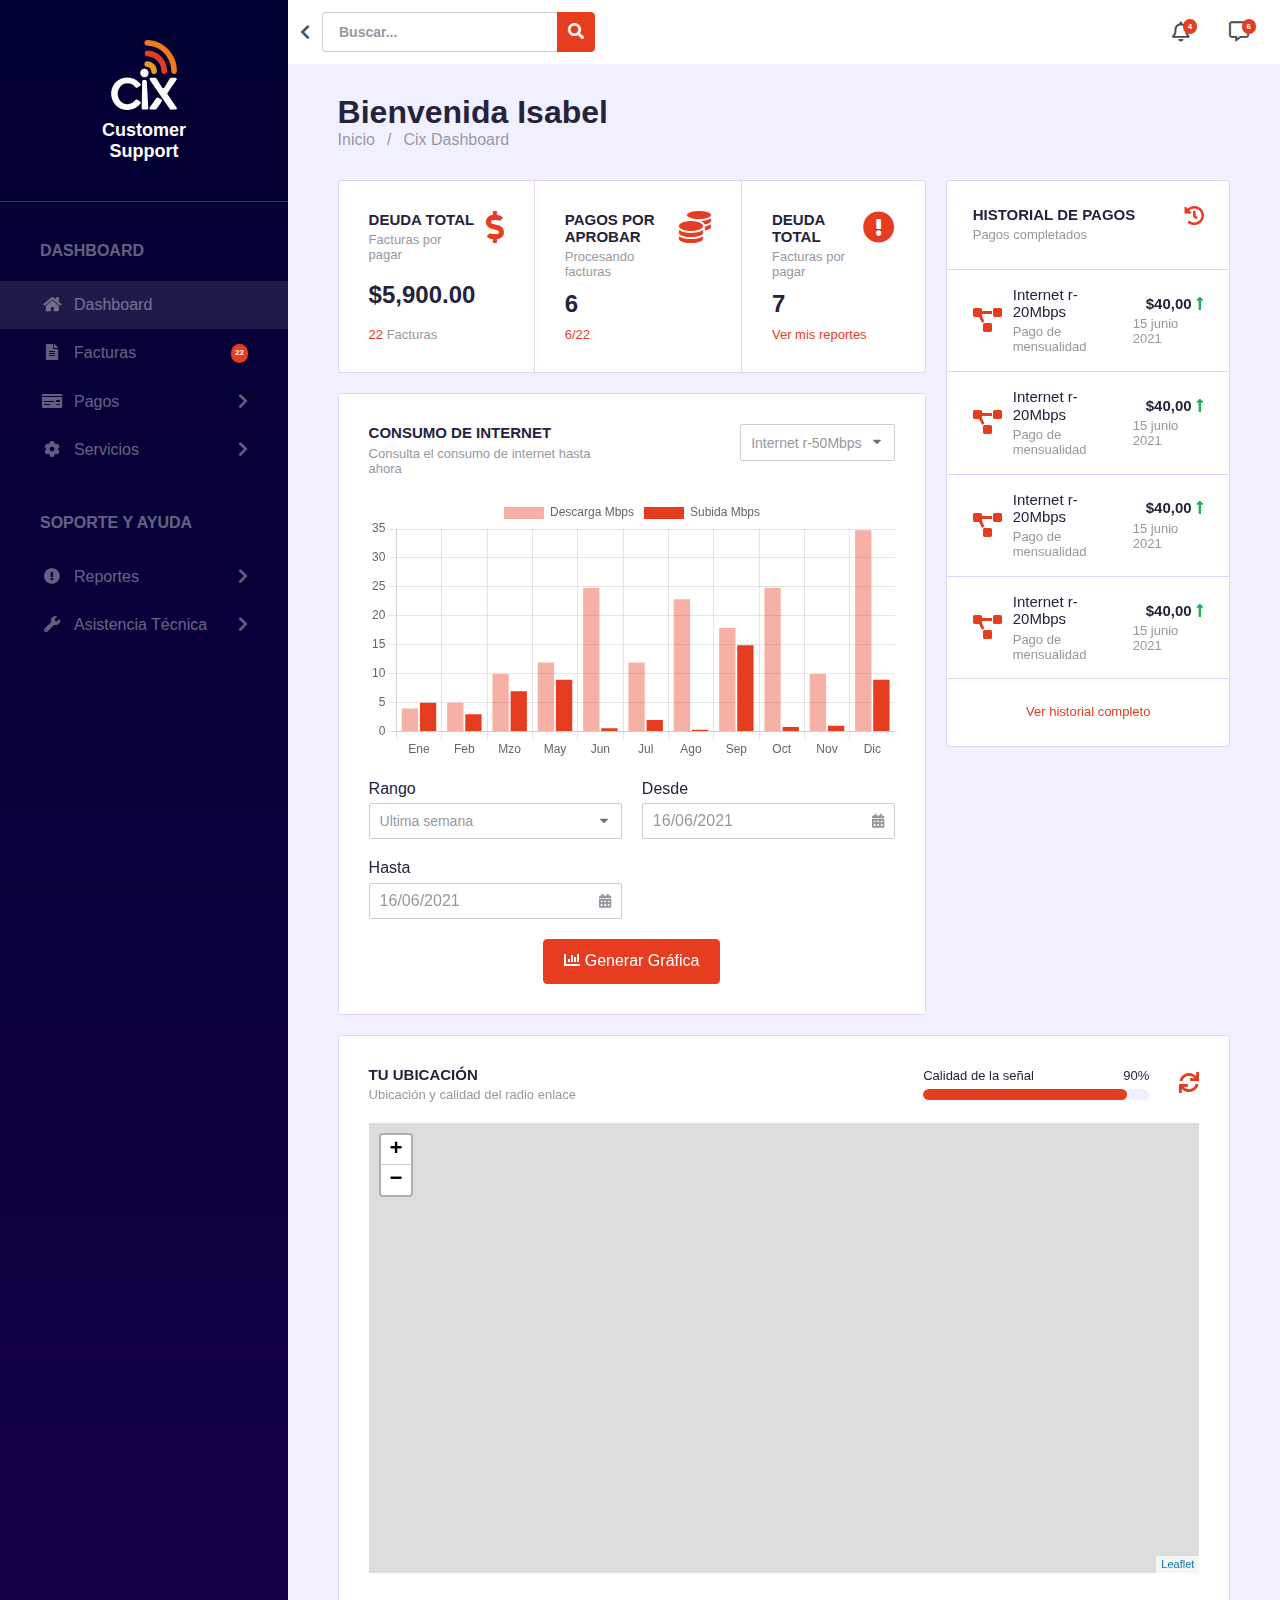
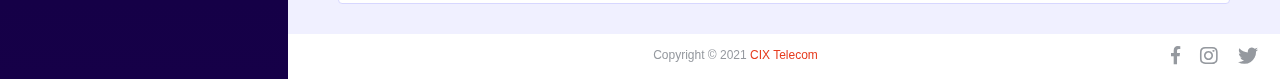
==== commit 04bbf30f: "update" ====
--- a/index.html
+++ b/index.html
@@ -3,6 +3,7 @@
 <head>
     <meta charset="UTF-8">
     <title>Cix Customer Support | Dashboard</title>
+    <link rel="manifest" href="/manifest.json">
     <meta name="viewport" content="width=device-width, initial-scale=1">
     <link rel="stylesheet" type="text/css" href="/assets/css/ccs.css">
     <link rel="stylesheet" type="text/css" href="/assets/css/fontawesome.min.css">
@@ -58,7 +59,7 @@
 							</button>
 
 							<div class="dropdown-menu">
-								<a class="dropdown-item" href="javascript:0;">
+								<a class="dropdown-item" href="javascript:void(0);">
 									<div class="icon">
 										<img src="/assets/images/avatar.jpg">
 									</div>
@@ -69,7 +70,7 @@
 									</div>
 								</a>
 
-								<a class="dropdown-item" href="javascript:0;">
+								<a class="dropdown-item" href="javascript:void(0);">
 									<div class="icon">
 										<i class="fas fa-file-alt"></i>
 									</div>
@@ -80,7 +81,7 @@
 									</div>
 								</a>
 
-								<a class="dropdown-item" href="javascript:0;">
+								<a class="dropdown-item" href="javascript:void(0);">
 									<div class="icon">
 										<i class="fas fa-money-check"></i>
 									</div>
@@ -100,7 +101,7 @@
 							</button>
 
 							<div class="dropdown-menu">
-								<a class="dropdown-item" href="javascript:0;">
+								<a class="dropdown-item" href="javascript:void(0);">
 									<div class="icon">
 										<img src="/assets/images/avatar.jpg">
 									</div>
@@ -111,7 +112,7 @@
 									</div>
 								</a>
 
-								<a class="dropdown-item" href="javascript:0;">
+								<a class="dropdown-item" href="javascript:void(0);">
 									<div class="icon">
 										<i class="fas fa-file-alt"></i>
 									</div>
@@ -122,7 +123,7 @@
 									</div>
 								</a>
 
-								<a class="dropdown-item" href="javascript:0;">
+								<a class="dropdown-item" href="javascript:void(0);">
 									<div class="icon">
 										<i class="fas fa-money-check"></i>
 									</div>
@@ -156,7 +157,7 @@
 
 							<div class="tab-content">
 								<div class="tab-pane is-active" id="notifications">
-									<a class="dropdown-item" href="javascript:0;">
+									<a class="dropdown-item" href="javascript:void(0);">
 										<div class="icon">
 											<img src="/assets/images/avatar.jpg">
 										</div>
@@ -167,7 +168,7 @@
 										</div>
 									</a>
 
-									<a class="dropdown-item" href="javascript:0;">
+									<a class="dropdown-item" href="javascript:void(0);">
 										<div class="icon">
 											<i class="fas fa-file-alt"></i>
 										</div>
@@ -178,7 +179,7 @@
 										</div>
 									</a>
 
-									<a class="dropdown-item" href="javascript:0;">
+									<a class="dropdown-item" href="javascript:void(0);">
 										<div class="icon">
 											<i class="fas fa-money-check"></i>
 										</div>
@@ -191,7 +192,7 @@
 								</div>
 
 								<div class="tab-pane" id="messages">
-									<a class="dropdown-item" href="javascript:0;">
+									<a class="dropdown-item" href="javascript:void(0);">
 										<div class="icon">
 											<img src="/assets/images/avatar.jpg">
 										</div>
@@ -202,7 +203,7 @@
 										</div>
 									</a>
 
-									<a class="dropdown-item" href="javascript:0;">
+									<a class="dropdown-item" href="javascript:void(0);">
 										<div class="icon">
 											<i class="fas fa-file-alt"></i>
 										</div>
@@ -213,7 +214,7 @@
 										</div>
 									</a>
 
-									<a class="dropdown-item" href="javascript:0;">
+									<a class="dropdown-item" href="javascript:void(0);">
 										<div class="icon">
 											<i class="fas fa-money-check"></i>
 										</div>
@@ -588,7 +589,7 @@
 
 							<div class="panel-foot">
 								<div class="d-flex j-center a-center">
-									<a href="javascript:0;" class="is-font-xs">Ver historial completo</a>
+									<a href="javascript:void(0);" class="is-font-xs">Ver historial completo</a>
 								</div>
 							</div>
 						</div>
@@ -633,13 +634,13 @@
 			<p>Copyright © 2021 <a href="https://cixtelecom.net">CIX Telecom</a>
 
 			<div class="social">
-				<a href="javascript:0;" class="button is-icon">
+				<a href="javascript:void(0);" class="button is-icon">
 					<i class="fab fa-facebook-f"></i>
 				</a>
-				<a href="javascript:0;" class="button is-icon">
+				<a href="javascript:void(0);" class="button is-icon">
 					<i class="fab fa-instagram"></i>
 				</a>
-				<a href="javascript:0;" class="button is-icon">
+				<a href="javascript:void(0);" class="button is-icon">
 					<i class="fab fa-twitter"></i>
 				</a>
 			</div>
@@ -647,6 +648,8 @@
     </div>
 
     <script type="text/javascript" src="/assets/js/ccs.js"></script>
+    <script type="text/javascript" src="/assets/js/navbar.js"></script>
+    <script type="text/javascript" src="/assets/js/sidebar.js"></script>
     <script type="text/javascript" src="/assets/js/chart.js"></script>
     <script type="text/javascript" src="/assets/js/leaflet.js"></script>
     <script type="text/javascript">
--- a/assets/css/ccs.css
+++ b/assets/css/ccs.css
@@ -1320,6 +1320,14 @@
   justify-content: space-between;
   align-items: center;
 }
+@media screen and (max-width: 460px) {
+  .navbar {
+    position: fixed;
+    width: 100%;
+    transition: top 0.3s;
+    z-index: 1999;
+  }
+}
 .navbar .dropdown {
   z-index: 6;
 }
@@ -1752,7 +1760,11 @@
   width: 18rem;
   background-color: #010032;
   background-image: linear-gradient(#010032, #160048);
-  animation: slideLeft 0.2s ease;
+  transform: translateX(0%);
+  transition: all 0.2s ease-out;
+}
+.wrapper .sidebar.is-close {
+  transform: translateX(-100%);
 }
 .wrapper .sidebar #close-sidebar {
   display: none;
@@ -1770,13 +1782,6 @@
     height: 100vh;
     z-index: 99999;
   }
-  .wrapper .sidebar #close-sidebar {
-    display: block;
-    color: rgba(255, 255, 255, 0.4);
-    position: absolute;
-    top: 40px;
-    right: 15px;
-  }
 }
 .wrapper .sidebar-brand {
   display: flex;
@@ -1869,6 +1874,11 @@
   margin-top: 30px;
   margin-bottom: 30px;
   grid-area: content;
+}
+@media screen and (max-width: 460px) {
+  .wrapper > .content {
+    margin-top: 95px;
+  }
 }
 .wrapper > .footer {
   grid-area: footer;
@@ -2069,16 +2079,6 @@
 }
 .is-font-medium {
   font-size: 20px;
-}
-@media screen and (max-width: 768px) {
-  .is-hidden-md {
-    display: none;
-  }
-}
-@media screen and (max-width: 425px) {
-  .is-hidden-sm {
-    display: none;
-  }
 }
 .info .box {
   display: flex;
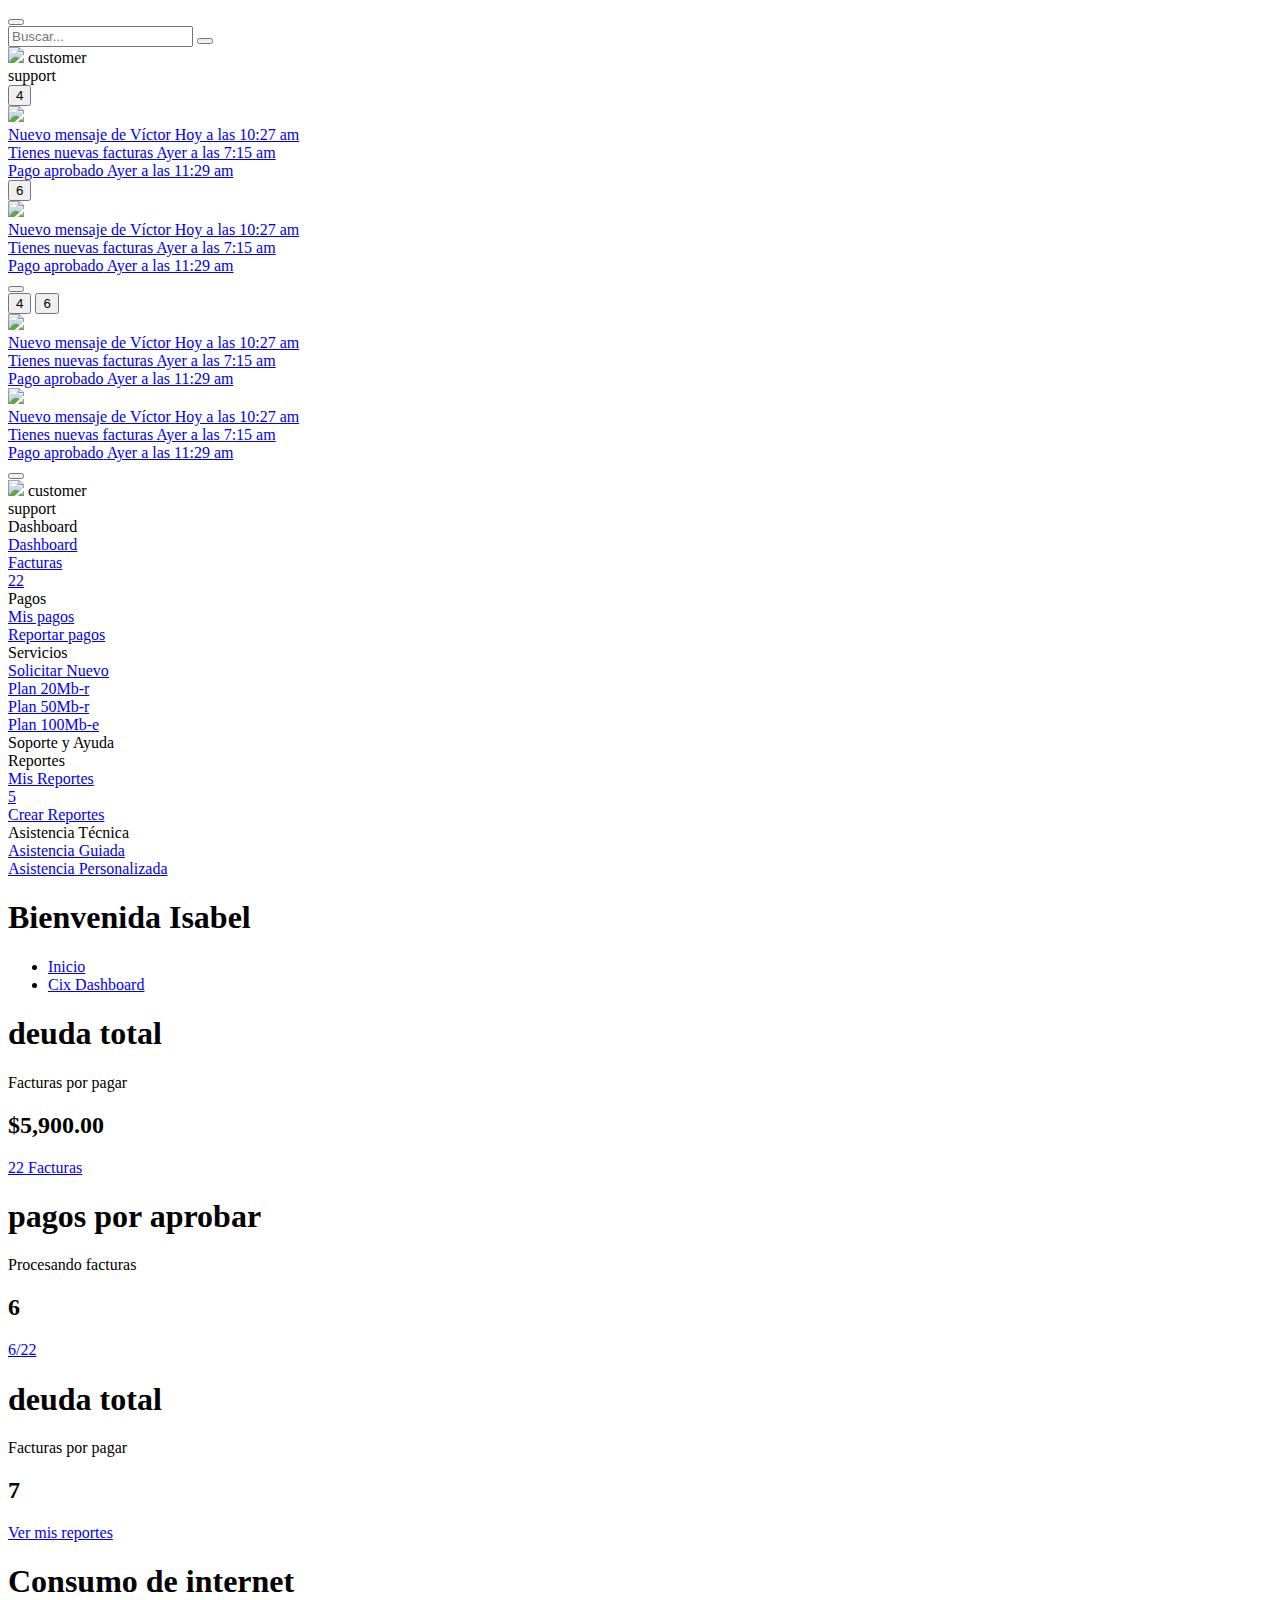
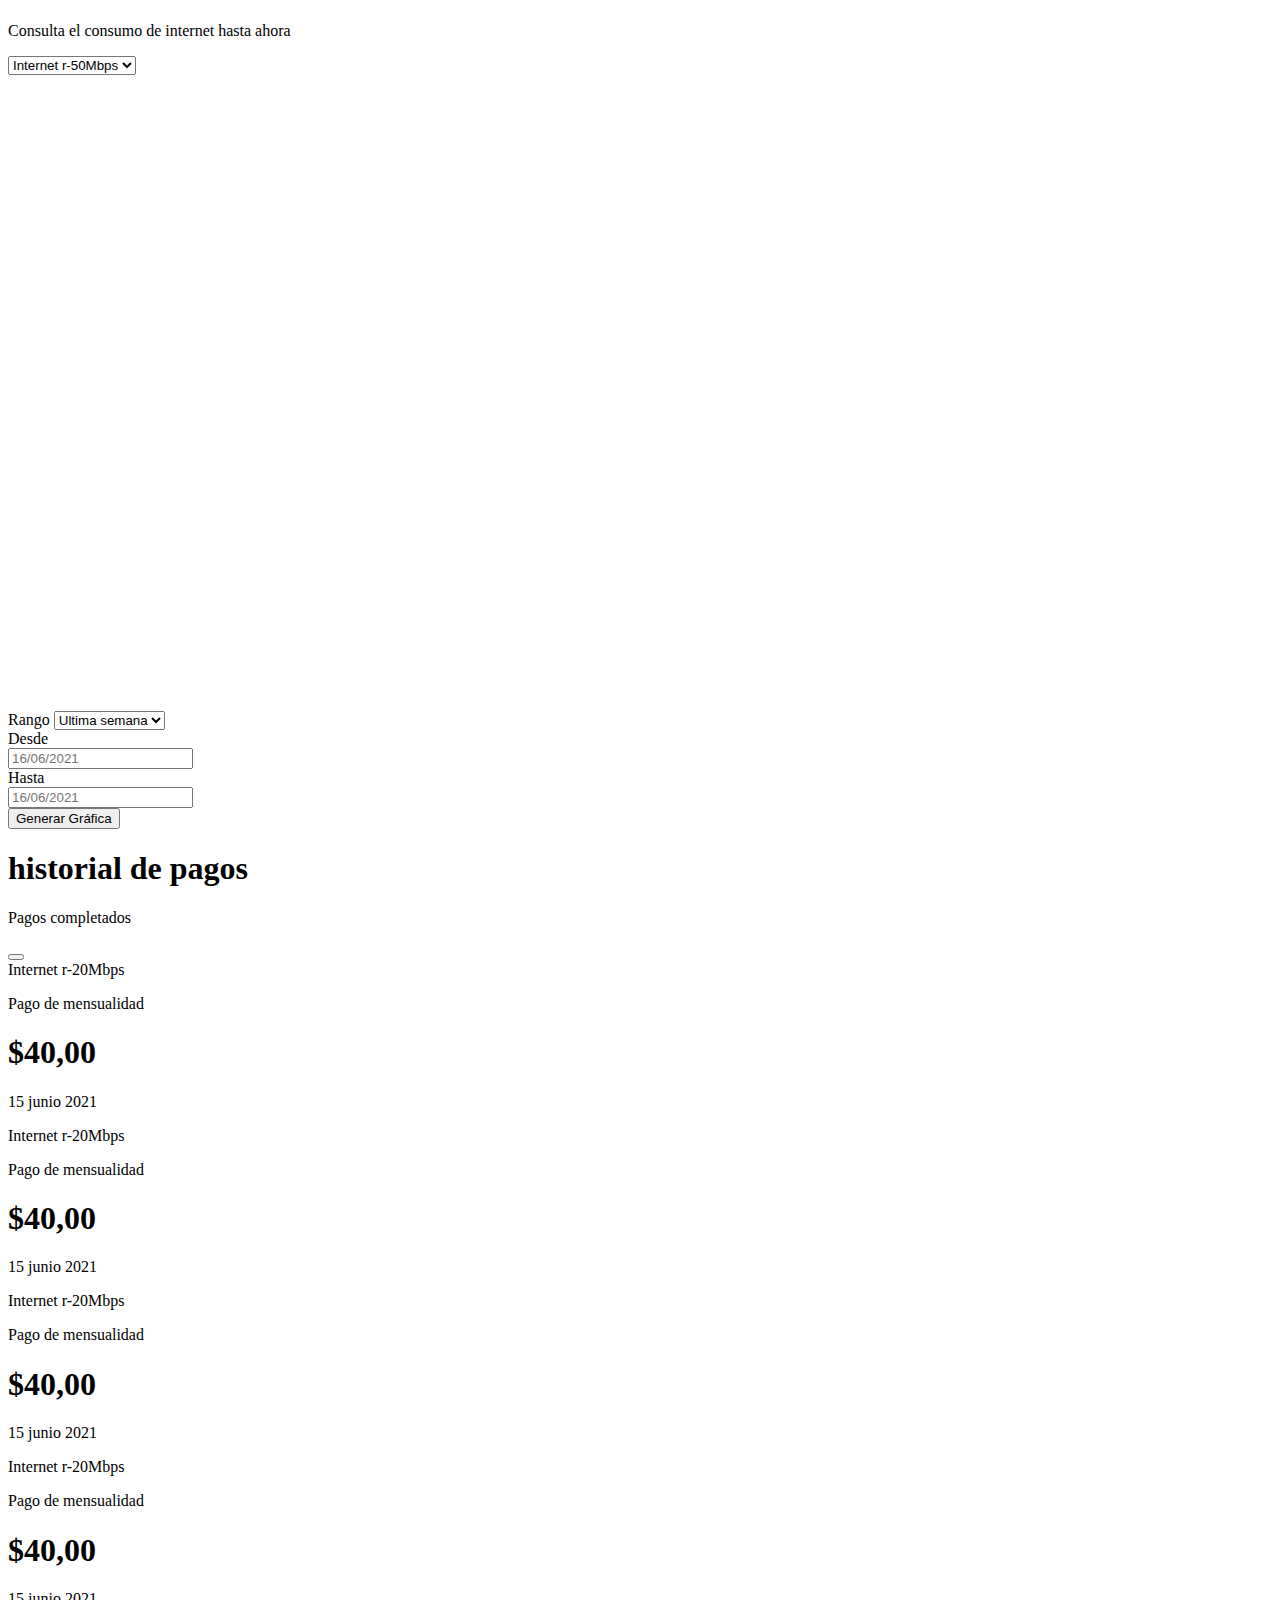
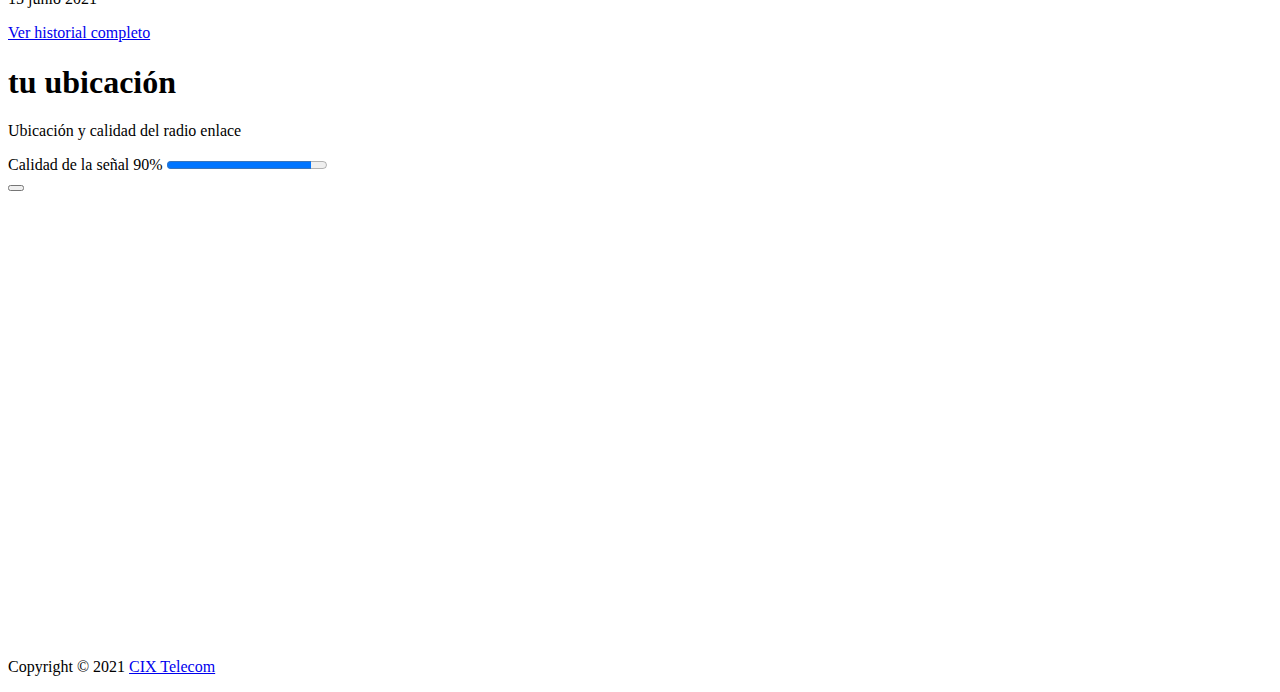
==== commit 8deda6c7: "Se han cambiado las rutas de los recursos para gh-pages" ====
--- a/index.html
+++ b/index.html
@@ -5,11 +5,11 @@
     <title>Cix Customer Support | Dashboard</title>
     <link rel="manifest" href="/manifest.json">
     <meta name="viewport" content="width=device-width, initial-scale=1">
-    <link rel="stylesheet" type="text/css" href="/assets/css/ccs.css">
-    <link rel="stylesheet" type="text/css" href="/assets/css/fontawesome.min.css">
-    <link rel="stylesheet" type="text/css" href="/assets/css/chartist.min.css">
-    <link rel="stylesheet" type="text/css" href="/assets/css/leaflet.css">
-    <link rel="shortcut icon" href="/favicon.svg" type="image/x-icon">
+    <link rel="stylesheet" type="text/css" href="/template-ccs/assets/css/ccs.css">
+    <link rel="stylesheet" type="text/css" href="/template-ccs/assets/css/fontawesome.min.css">
+    <link rel="stylesheet" type="text/css" href="/template-ccs/assets/css/chartist.min.css">
+    <link rel="stylesheet" type="text/css" href="/template-ccs/assets/css/leaflet.css">
+    <link rel="shortcut icon" href="/template-ccs/favicon.svg" type="image/x-icon">
 	<style type="text/css">
 		#mapid {
 			min-height: 50vh;
@@ -41,7 +41,7 @@
 				</div>
 
 				<div class="navbar-logo">
-					<img src="/assets/images/logo-black.svg">
+					<img src="/template-ccs/assets/images/logo-black.svg">
 	
 					<span class="title">
 						customer
@@ -61,7 +61,7 @@
 							<div class="dropdown-menu">
 								<a class="dropdown-item" href="javascript:void(0);">
 									<div class="icon">
-										<img src="/assets/images/avatar.jpg">
+										<img src="/template-ccs/assets/images/avatar.jpg">
 									</div>
 
 									<div class="content">
@@ -103,7 +103,7 @@
 							<div class="dropdown-menu">
 								<a class="dropdown-item" href="javascript:void(0);">
 									<div class="icon">
-										<img src="/assets/images/avatar.jpg">
+										<img src="/template-ccs/assets/images/avatar.jpg">
 									</div>
 
 									<div class="content">
@@ -159,7 +159,7 @@
 								<div class="tab-pane is-active" id="notifications">
 									<a class="dropdown-item" href="javascript:void(0);">
 										<div class="icon">
-											<img src="/assets/images/avatar.jpg">
+											<img src="/template-ccs/assets/images/avatar.jpg">
 										</div>
 
 										<div class="content">
@@ -194,7 +194,7 @@
 								<div class="tab-pane" id="messages">
 									<a class="dropdown-item" href="javascript:void(0);">
 										<div class="icon">
-											<img src="/assets/images/avatar.jpg">
+											<img src="/template-ccs/assets/images/avatar.jpg">
 										</div>
 
 										<div class="content">
@@ -241,7 +241,7 @@
 			</button>
 
 			<div class="sidebar-brand">
-				<img src="/assets/images/logo-white.svg">
+				<img src="/template-ccs/assets/images/logo-white.svg">
 
 				<span class="title">
 					customer
@@ -647,11 +647,11 @@
 		</footer>
     </div>
 
-    <script type="text/javascript" src="/assets/js/ccs.js"></script>
-    <script type="text/javascript" src="/assets/js/navbar.js"></script>
-    <script type="text/javascript" src="/assets/js/sidebar.js"></script>
-    <script type="text/javascript" src="/assets/js/chart.js"></script>
-    <script type="text/javascript" src="/assets/js/leaflet.js"></script>
+    <script type="text/javascript" src="/template-ccs/assets/js/ccs.js"></script>
+    <script type="text/javascript" src="/template-ccs/assets/js/navbar.js"></script>
+    <script type="text/javascript" src="/template-ccs/assets/js/sidebar.js"></script>
+    <script type="text/javascript" src="/template-ccs/assets/js/chart.js"></script>
+    <script type="text/javascript" src="/template-ccs/assets/js/leaflet.js"></script>
     <script type="text/javascript">
 		const labels = [
 			'Ene', 'Feb', 'Mzo',
